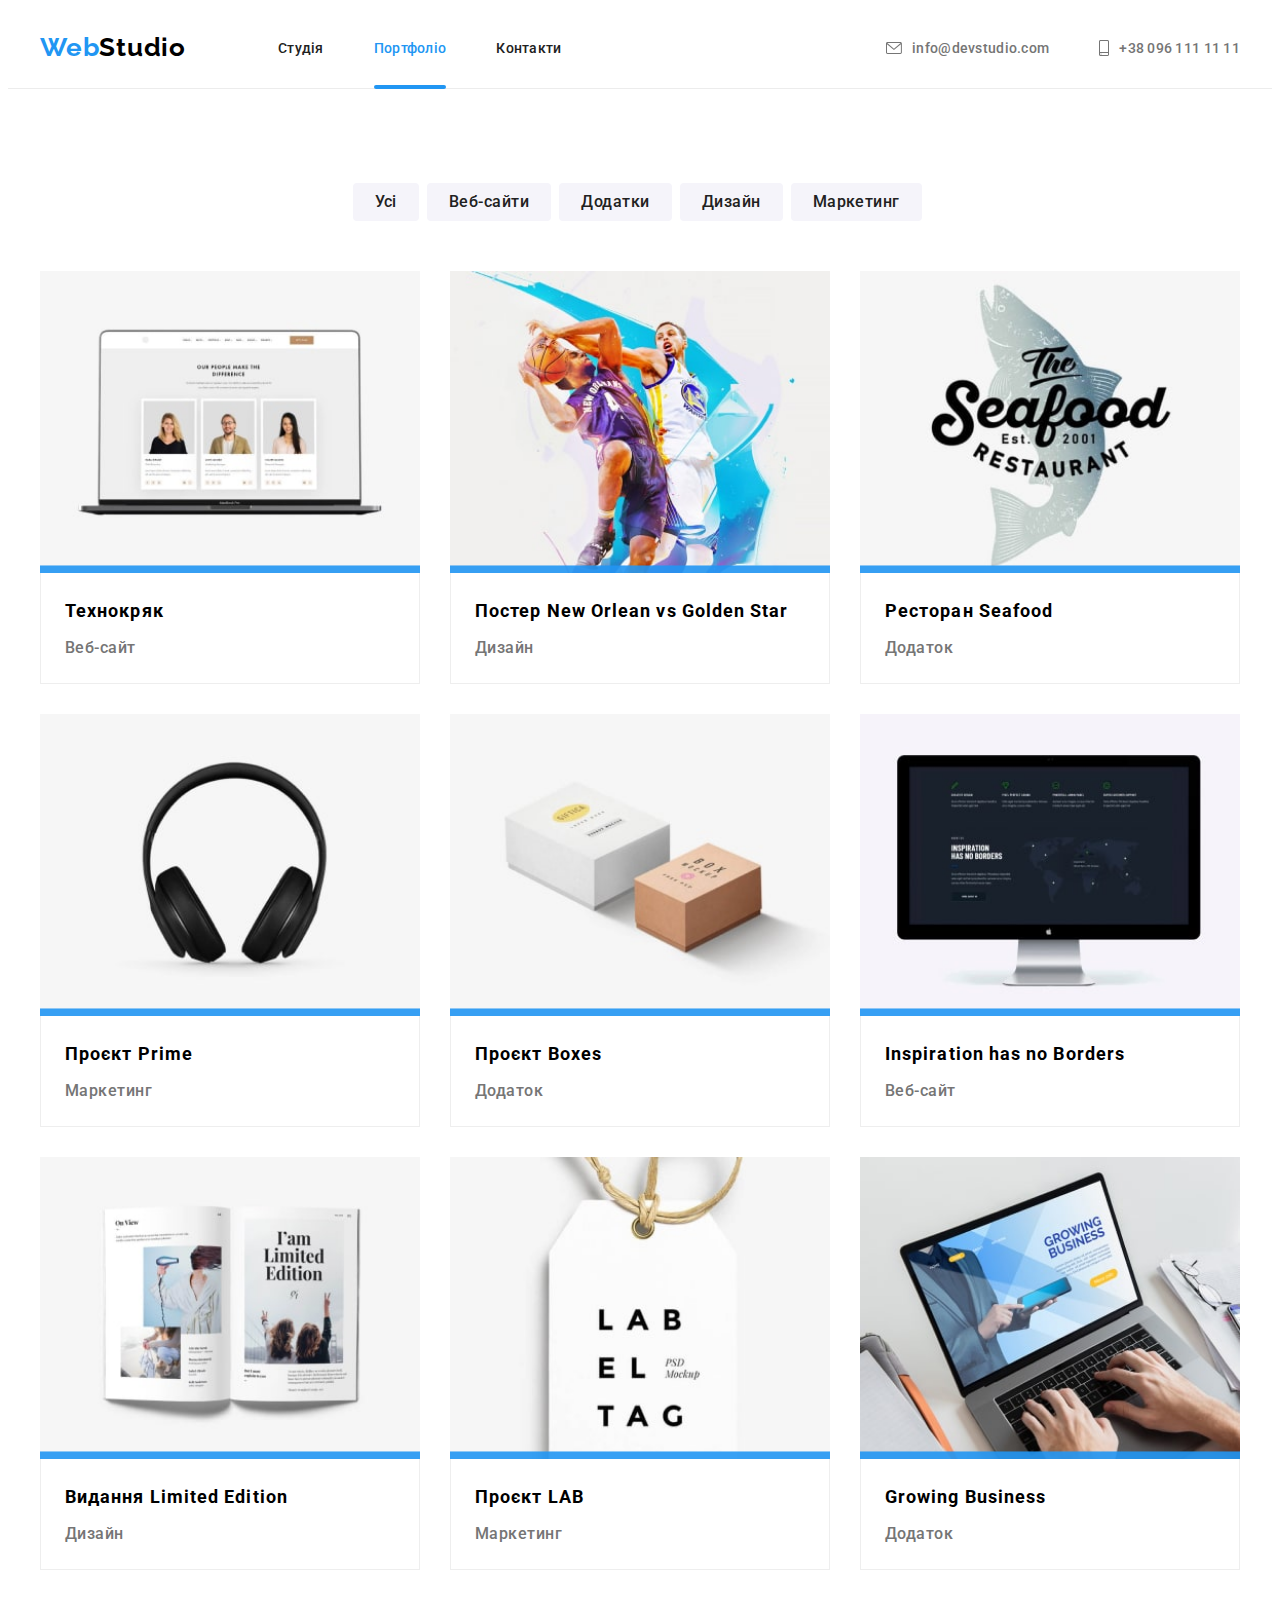
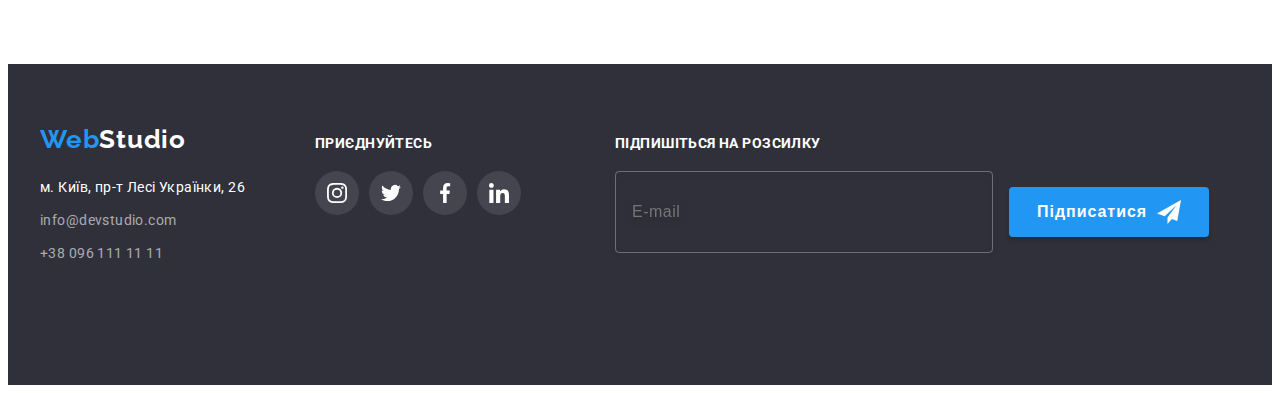
==== portfolio.html @ 6d86aeab "portfolio-picture" ====
<!DOCTYPE html>
<html lang="uk">
  <head>
    <meta charset="UTF-8" />
    <meta http-equiv="X-UA-Compatible" content="IE=edge" />
    <meta name="viewport" content="width=device-width, initial-scale=1.0" />
    <title>Web Studio</title>
    <link
      rel="stylesheet"
      href="https://cdnjs.cloudflare.com/ajax/libs/modern-normalize/1.1.0/modern-normalize.min.css"
      integrity="sha512-wpPYUAdjBVSE4KJnH1VR1HeZfpl1ub8YT/NKx4PuQ5NmX2tKuGu6U/JRp5y+Y8XG2tV+wKQpNHVUX03MfMFn9Q=="
      crossorigin="anonymous"
      referrerpolicy="no-referrer"
    />
    <link rel="preconnect" href="https://fonts.gstatic.com" crossorigin />
    <link
      href="https://fonts.googleapis.com/css2?family=Montserrat:wght@400;700&family=Raleway:wght@700&family=Roboto:wght@400;500;700;900&display=swap"
      rel="stylesheet"
    />
    <link
      rel="stylesheet"
      href="https://cdnjs.cloudflare.com/ajax/libs/animate.css/4.1.1/animate.min.css"
    />
    <link rel="stylesheet" href="./css/main.min.css" />
  </head>

  <body>
    <header class="header">
      <div class="container header__container">
        <nav class="navigation">
          <div class="logo">
            <a href="./index.html" class="logo__web navigation__logo"
              >Web<span class="logo__studio">Studio</span></a
            >
          </div>
          <ul class="list site-nav navigation__site-nav">
            <li class="site-nav__item">
              <a
                href="./index.html"
                class="link navigation__site-nav-link site-nav__link"
                >Студія</a
              >
            </li>
            <li class="site-nav__item">
              <a
                href="./portfolio.html"
                class="link navigation__site-nav-link site-nav__link site-nav__link--active"
                >Портфоліо</a
              >
            </li>
            <li class="site-nav__item">
              <a href="#" class="link navigation__site-nav-link site-nav__link"
                >Контакти</a
              >
            </li>
          </ul>
        </nav>
        <ul class="list contacts header__contacts">
          <li class="header__contacts-item contacts__item">
            <a href="mailto:info@devstudio.com" class="link contacts__contact"
              ><svg width="16px" height="12px" class="contacts__icon">
                <use href="./images/icons.svg#icon-envelope"></use></svg
              >info@devstudio.com</a
            >
          </li>
          <li class="header__contacts-item contacts__item">
            <a href="tel:+380961111111" class="link contacts__contact"
              ><svg width="10px" height="16px" class="contacts__icon">
                <use href="./images/icons.svg#icon-smartphone"></use></svg
              >+38 096 111 11 11</a
            >
          </li>
        </ul>
        <button type="button" class="menu-open">
          <svg width="24px" height="16px" class="menu-icon" data-menu-open>
            <use href="./images/icons.svg#icon-menu"></use>
          </svg>
        </button>
      </div>
      <div class="mob-menu is-hidden" data-menu>
        <div class="container">
          <div class="mob-menu-top">
            <button type="button" class="menu-close" data-menu-close>
              <svg width="19px" height="19px" class="menu-close-icon">
                <use href="./images/icons.svg#icon-menu-close"></use>
              </svg>
            </button>

            <ul class="list mob-menu-nav">
              <li class="menu-nav-item">
                <a href="./index.html" class="link mob-menu-nav-link">Студія</a>
              </li>
              <li class="menu-nav-item">
                <a href="./portfolio.html" class="link mob-menu-nav-link"
                  >Портфоліо</a
                >
              </li>
              <li class="menu-nav-item">
                <a href="#" class="link mob-menu-nav-link">Контакти</a>
              </li>
            </ul>
          </div>
          <div class="mob-menu-button">
            <ul class="list mob-contacts">
              <li class="mob-contacts-item">
                <a href="tel:+380961111111" class="link mob-contacts-tel"
                  >+38 096 111 11 11</a
                >
              </li>
              <li class="mob-contacts-item">
                <a
                  href="mailto:info@devstudio.com"
                  class="link mob-contacts-mail"
                  >info@devstudio.com</a
                >
              </li>
            </ul>
            <ul class="mob-soc-list list">
              <li class="mob-soc-item">
                <a
                  href=""
                  class="mob-soc-link link"
                  target="_blank"
                  rel="noopener noreferrer nofollow"
                >
                  Instagram</a
                >
              </li>
              <li class="mob-soc-item">
                <a
                  href=""
                  class="mob-soc-link link"
                  target="_blank"
                  rel="noopener noreferrer nofollow"
                  >Twitter</a
                >
              </li>
              <li class="mob-soc-item">
                <a
                  href=""
                  class="mob-soc-link link"
                  target="_blank"
                  rel="noopener noreferrer nofollow"
                  >Facebook</a
                >
              </li>
              <li class="mob-soc-item">
                <a
                  href=""
                  class="mob-soc-link link"
                  target="_blank"
                  rel="noopener noreferrer nofollow"
                  >Linkedin</a
                >
              </li>
            </ul>
          </div>
        </div>
      </div>
    </header>

    <main>
      <section class="our-works-section">
        <div class="container">
          <h1 class="invisible">Наші роботи</h1>
          <ul class="our-works list">
            <li class="our-works-item">
              <button type="button" class="our-works-button">Усі</button>
            </li>
            <li class="our-works-item">
              <button type="button" class="our-works-button">Веб-сайти</button>
            </li>
            <li class="our-works-item">
              <button type="button" class="our-works-button">Додатки</button>
            </li>
            <li class="our-works-item">
              <button type="button" class="our-works-button">Дизайн</button>
            </li>
            <li class="our-works-item">
              <button type="button" class="our-works-button">Маркетинг</button>
            </li>
          </ul>
          <ul class="example list">
            <li class="example-item">
              <a class="example-link link" href="./index.html">
                <div class="example-top-wrap">
                  <picture>
                    <source
                      srcset="
                        ./images/portfolio-images/31.jpg    1x,
                        ./images/portfolio-images/31-2x.jpg 2x
                      "
                      media="(min-width: 1200px)"
                    />
                    <source
                      srcset="
                        ./images/portfolio-images/31-table.jpg    1x,
                        ./images/portfolio-images/31-table-2x.jpg 2x
                      "
                      media="(min-width: 768px)"
                    />
                    <source srcset="./images/portfolio-images/31-mobile.jpg 1x,
                    /images/portfolio-images/31-mobile-2x.jpg 2x
                    media="(max-width: 767px)"/>
                  </picture>
                  <img
                    src="./images/portfolio-images/31.jpg"
                    alt="фото сайту технокряк"
                    width="450"
                    height="294"
                  />
                  <p class="example-top-text">
                    Ресурс пропонує комплексні пропозиції з різним рівнем
                    функціоналу та сервісів. Все це дозволить відвідувачу
                    отримати вичерпні відомості про компанію чи приватну особу.
                  </p>
                </div>
                <div class="example-text">
                  <h2 class="example-name">Технокряк</h2>
                  <p class="example-descr">Веб-сайт</p>
                </div>
              </a>
            </li>
            <li class="example-item">
              <a href="./index.html" class="example-link link">
                <div class="example-top-wrap">
                  <picture>
                    <source
                      srcset="
                        ./images/portfolio-images/32.jpg    1x,
                        ./images/portfolio-images/32-2x.jpg 2x
                      "
                      media="(min-width: 1200px)"
                    />
                    <source
                      srcset="
                        ./images/portfolio-images/32-table.jpg    1x,
                        ./images/portfolio-images/32-table-2x.jpg 2x
                      "
                      media="(min-width: 768px)"
                    />
                    <source srcset="./images/portfolio-images/32-mobile.jpg 1x,
                    /images/portfolio-images/32-mobile-2x.jpg 2x
                    media="(max-width: 767px)"/>
                  </picture>
                  <img
                    src="./images/portfolio-images/32.jpg"
                    alt="Постер New Orlean vs Golden Star"
                    width="450"
                    height="294"
                  />
                  <p class="example-top-text">
                    Ресурс пропонує комплексні пропозиції з різним рівнем
                    функціоналу та сервісів. Все це дозволить відвідувачу
                    отримати вичерпні відомості про компанію чи приватну особу.
                  </p>
                </div>
                <div class="example-text">
                  <h2 class="example-name">Постер New Orlean vs Golden Star</h2>
                  <p class="example-descr">Дизайн</p>
                </div></a
              >
            </li>
            <li class="example-item">
              <a href="./index.html" class="example-link link">
                <div class="example-top-wrap">
                  <picture>
                    <source
                      srcset="
                        ./images/portfolio-images/33.jpg    1x,
                        ./images/portfolio-images/33-2x.jpg 2x
                      "
                      media="(min-width: 1200px)"
                    />
                    <source
                      srcset="
                        ./images/portfolio-images/33-table.jpg    1x,
                        ./images/portfolio-images/33-table-2x.jpg 2x
                      "
                      media="(min-width: 768px)"
                    />
                    <source srcset="./images/portfolio-images/33-mobile.jpg 1x,
                    /images/portfolio-images/33-mobile-2x.jpg 2x
                    media="(max-width: 767px)"/>
                  </picture>
                  <img
                    src="./images/portfolio-images/33.jpg"
                    alt="Ресторан Seafood"
                    width="450"
                    height="294"
                  />
                  <p class="example-top-text">
                    Ресурс пропонує комплексні пропозиції з різним рівнем
                    функціоналу та сервісів. Все це дозволить відвідувачу
                    отримати вичерпні відомості про компанію чи приватну особу.
                  </p>
                </div>
                <div class="example-text">
                  <h2 class="example-name">Ресторан Seafood</h2>
                  <p class="example-descr">Додаток</p>
                </div></a
              >
            </li>
            <li class="example-item">
              <a href="./index.html" class="example-link link">
                <div class="example-top-wrap">
                  <picture>
                    <source
                      srcset="
                        ./images/portfolio-images/34.jpg    1x,
                        ./images/portfolio-images/34-2x.jpg 2x
                      "
                      media="(min-width: 1200px)"
                    />
                    <source
                      srcset="
                        ./images/portfolio-images/34-table.jpg    1x,
                        ./images/portfolio-images/34-table-2x.jpg 2x
                      "
                      media="(min-width: 768px)"
                    />
                    <source srcset="./images/portfolio-images/34-mobile.jpg 1x,
                    /images/portfolio-images/34-mobile-2x.jpg 2x
                    media="(max-width: 767px)"/>
                  </picture>
                  <img
                    src="./images/portfolio-images/34.jpg"
                    alt="Проєкт Prime"
                    width="450"
                    height="294"
                  />
                  <p class="example-top-text">
                    Ресурс пропонує комплексні пропозиції з різним рівнем
                    функціоналу та сервісів. Все це дозволить відвідувачу
                    отримати вичерпні відомості про компанію чи приватну особу.
                  </p>
                </div>
                <div class="example-text">
                  <h2 class="example-name">Проєкт Prime</h2>
                  <p class="example-descr">Маркетинг</p>
                </div></a
              >
            </li>
            <li class="example-item">
              <a href="./index.html" class="example-link link">
                <div class="example-top-wrap">
                  <picture>
                    <source
                      srcset="
                        ./images/portfolio-images/35.jpg    1x,
                        ./images/portfolio-images/35-2x.jpg 2x
                      "
                      media="(min-width: 1200px)"
                    />
                    <source
                      srcset="
                        ./images/portfolio-images/35-table.jpg    1x,
                        ./images/portfolio-images/35-table-2x.jpg 2x
                      "
                      media="(min-width: 768px)"
                    />
                    <source srcset="./images/portfolio-images/35-mobile.jpg 1x,
                    /images/portfolio-images/35-mobile-2x.jpg 2x
                    media="(max-width: 767px)"/>
                  </picture>
                  <img
                    src="./images/portfolio-images/35.jpg"
                    alt="Проєкт Boxes"
                    width="450"
                    height="294"
                  />
                  <p class="example-top-text">
                    Ресурс пропонує комплексні пропозиції з різним рівнем
                    функціоналу та сервісів. Все це дозволить відвідувачу
                    отримати вичерпні відомості про компанію чи приватну особу.
                  </p>
                </div>
                <div class="example-text">
                  <h2 class="example-name">Проєкт Boxes</h2>
                  <p class="example-descr">Додаток</p>
                </div></a
              >
            </li>
            <li class="example-item">
              <a href="./index.html" class="example-link link">
                <div class="example-top-wrap">
                  <picture>
                    <source
                      srcset="
                        ./images/portfolio-images/36.jpg    1x,
                        ./images/portfolio-images/36-2x.jpg 2x
                      "
                      media="(min-width: 1200px)"
                    />
                    <source
                      srcset="
                        ./images/portfolio-images/36-table.jpg    1x,
                        ./images/portfolio-images/36-table-2x.jpg 2x
                      "
                      media="(min-width: 768px)"
                    />
                    <source srcset="./images/portfolio-images/36-mobile.jpg 1x,
                    /images/portfolio-images/36-mobile-2x.jpg 2x
                    media="(max-width: 767px)"/>
                  </picture>
                  <img
                    src="./images/portfolio-images/36.jpg"
                    alt="Фото сайту Inspiration has no Borders"
                    width="450"
                    height="294"
                  />
                  <p class="example-top-text">
                    Ресурс пропонує комплексні пропозиції з різним рівнем
                    функціоналу та сервісів. Все це дозволить відвідувачу
                    отримати вичерпні відомості про компанію чи приватну особу.
                  </p>
                </div>
                <div class="example-text">
                  <h2 class="example-name">Inspiration has no Borders</h2>
                  <p class="example-descr">Веб-сайт</p>
                </div></a
              >
            </li>
            <li class="example-item">
              <a href="./index.html" class="example-link link">
                <div class="example-top-wrap">
                  <picture>
                    <source
                      srcset="
                        ./images/portfolio-images/37.jpg    1x,
                        ./images/portfolio-images/37-2x.jpg 2x
                      "
                      media="(min-width: 1200px)"
                    />
                    <source
                      srcset="
                        ./images/portfolio-images/37-table.jpg    1x,
                        ./images/portfolio-images/37-table-2x.jpg 2x
                      "
                      media="(min-width: 768px)"
                    />
                    <source srcset="./images/portfolio-images/37-mobile.jpg 1x,
                    /images/portfolio-images/37-mobile-2x.jpg 2x
                    media="(max-width: 767px)"/>
                  </picture>
                  <img
                    src="/images/portfolio-images/37.jpg"
                    alt="Видання Limited Edition"
                    width="450"
                    height="294"
                  />

                  <p class="example-top-text">
                    Ресурс пропонує комплексні пропозиції з різним рівнем
                    функціоналу та сервісів. Все це дозволить відвідувачу
                    отримати вичерпні відомості про компанію чи приватну особу.
                  </p>
                </div>
                <div class="example-text">
                  <h2 class="example-name">Видання Limited Edition</h2>
                  <p class="example-descr">Дизайн</p>
                </div></a
              >
            </li>
            <li class="example-item">
              <a href="./index.html" class="example-link link">
                <div class="example-top-wrap">
                  <picture>
                    <source
                      srcset="
                        ./images/portfolio-images/38.jpg    1x,
                        ./images/portfolio-images/38-2x.jpg 2x
                      "
                      media="(min-width: 1200px)"
                    />
                    <source
                      srcset="
                        ./images/portfolio-images/38-table.jpg    1x,
                        ./images/portfolio-images/38-table-2x.jpg 2x
                      "
                      media="(min-width: 768px)"
                    />
                    <source srcset="./images/portfolio-images/38-mobile.jpg 1x,
                    /images/portfolio-images/38-mobile-2x.jpg 2x
                    media="(max-width: 767px)"/>
                  </picture>
                  <img
                    src="./images/portfolio-images/38.jpg"
                    alt="Проєкт LAB"
                    width="450"
                    height="294"
                  />
                  <p class="example-top-text">
                    Ресурс пропонує комплексні пропозиції з різним рівнем
                    функціоналу та сервісів. Все це дозволить відвідувачу
                    отримати вичерпні відомості про компанію чи приватну особу.
                  </p>
                </div>
                <div class="example-text">
                  <h2 class="example-name">Проєкт LAB</h2>
                  <p class="example-descr">Маркетинг</p>
                </div></a
              >
            </li>
            <li class="example-item">
              <a href="./index.html" class="example-link link">
                <div class="example-top-wrap">
                  <picture>
                    <source
                      srcset="
                        ./images/portfolio-images/39.jpg    1x,
                        ./images/portfolio-images/39-2x.jpg 2x
                      "
                      media="(min-width: 1200px)"
                    />
                    <source
                      srcset="
                        ./images/portfolio-images/39-table.jpg    1x,
                        ./images/portfolio-images/39-table-2x.jpg 2x
                      "
                      media="(min-width: 768px)"
                    />
                    <source srcset="./images/portfolio-images/39-mobile.jpg 1x,
                    /images/portfolio-images/39-mobile-2x.jpg 2x
                    media="(max-width: 767px)"/>
                  </picture>
                  <img
                    src="./images/portfolio-images/39.jpg"
                    alt="Додаток Growing Business"
                    width="450"
                    height="294"
                  />
                  <p class="example-top-text">
                    Ресурс пропонує комплексні пропозиції з різним рівнем
                    функціоналу та сервісів. Все це дозволить відвідувачу
                    отримати вичерпні відомості про компанію чи приватну особу.
                  </p>
                </div>
                <div class="example-text">
                  <h2 class="example-name">Growing Business</h2>
                  <p class="example-descr">Додаток</p>
                </div></a
              >
            </li>
          </ul>
        </div>
      </section>
    </main>

    <footer class="footer">
      <div class="footer-main container">
        <div class="footer-tablet">
          <div class="footer-contacts">
            <div class="logo">
              <a href="/index.html" class="logo__web footer__logo"
                >Web<span class="logo__studio--footer">Studio</span></a
              >
            </div>
            <address class="footer-cont">
              <ul class="footer-list list">
                <li class="footer-item">
                  <a
                    href="https://goo.gl/maps/CPtrU1FHBa2aNyZL9"
                    target="_blank"
                    rel="noopener noreferrer nofollow"
                    class="adress"
                    >м. Київ, пр-т Лесі Українки, 26</a
                  >
                </li>
                <li class="footer-item">
                  <a href="mailto:info@devstudio.com" class="adress contact"
                    >info@devstudio.com</a
                  >
                </li>
                <li class="footer-item">
                  <a href="tel:+380961111111" class="contact"
                    >+38 096 111 11 11</a
                  >
                </li>
              </ul>
            </address>
          </div>
          <div class="footer-soc">
            <p class="footer-soc-title">Приєднуйтесь</p>
            <ul class="footer-soc-list list">
              <li class="footer-soc-item">
                <a
                  href=""
                  class="footer-soc-link link"
                  target="_blank"
                  rel="noopener noreferrer nofollow"
                >
                  <svg class="footer-soc-icon" width="20" height="20">
                    <use href="./images/icons.svg#icon-instagram"></use></svg
                ></a>
              </li>
              <li class="footer-soc-item">
                <a
                  href=""
                  class="footer-soc-link link"
                  target="_blank"
                  rel="noopener noreferrer nofollow"
                  ><svg class="footer-soc-icon" width="20" height="20">
                    <use href="./images/icons.svg#icon-twitter"></use></svg
                ></a>
              </li>
              <li class="footer-soc-item">
                <a
                  href=""
                  class="footer-soc-link link"
                  target="_blank"
                  rel="noopener noreferrer nofollow"
                  ><svg class="footer-soc-icon" width="20" height="20">
                    <use href="./images/icons.svg#icon-facebook"></use></svg
                ></a>
              </li>
              <li class="footer-soc-item">
                <a
                  href=""
                  class="footer-soc-link link"
                  target="_blank"
                  rel="noopener noreferrer nofollow"
                  ><svg class="footer-soc-icon" width="20" height="20">
                    <use href="./images/icons.svg#icon-linkedin"></use></svg
                ></a>
              </li>
            </ul>
          </div>
        </div>
        <div class="footer-subs">
          <p class="footer-soc-title">Підпишіться на розсилку</p>
          <form name="subscribe">
            <label for="subscribe-email"></label>
            <input
              type="email"
              name="user-subs"
              class="modal-subs"
              placeholder="E-mail"
              required
              id="subscribe-email"
            />
            <button type="submit" class="footer-button">
              Підписатися<svg class="footer-telegram" width="24" height="24">
                <use href="./images/icons.svg#icon-send"></use>
              </svg>
            </button>
          </form>
        </div>
      </div>
    </footer>
    <script src="./js/menu.js"></script>
  </body>
</html>
---- css/main.min.css ----
:root{--primary-text-color: #757575;--secondary-text-color: #212121;--white-color: #ffffff;--black-color: #000000;--background-our-team: #f5f4fa;--background-hero-footer: #2f303a;--accent-color: #2196f3;--footer-contacts: rgba(255, 255, 255, 0.6);--icon-color: #afb1b8;--portfolio-works: #eeeeee;--us-distance: 94px;--transition-root-duration: 250ms;--transition-root-timing: cubic-bezier(0.4, 0, 0.2, 1);--hero-gradient: linear-gradient( rgba(47, 48, 58, 0.4), rgba(47, 48, 58, 0.4) )}.invisible{position:absolute;white-space:nowrap;width:1px;height:1px;overflow:hidden;border:0;padding:0;clip:rect(0 0 0 0);-webkit-clip-path:inset(50%);clip-path:inset(50%);margin:-1px}p,h1,h2,h3,h4,h5,h6{margin:0}ul,ol{margin:0;padding-left:0}button{cursor:pointer}address{font-style:normal}img{display:block;max-width:100%;height:auto}body{background-color:var(--white-color);color:var(--primary-text-color);font-family:"Roboto",sans-serif}.list{list-style:none}.link{text-decoration:none;font-weight:500;font-size:14px;line-height:1.1428571429;letter-spacing:.02em}.link{color:var(--secondary-text-color)}.contacts__contact,.menu-close,.menu-open,.modal,.backdrop,.button{transition-duration:var(--transition-root-duration);transition-timing-function:var(--transition-root-timing)}.footer-telegram,.modal-input-icon{transform:translateY(-50%);top:50%}.is-hidden{opacity:0;visibility:hidden;pointer-events:none}.container{width:100%;padding-left:15px;padding-right:15px;margin:0 auto}@media screen and (min-width: 480px){.container{max-width:480px}}@media screen and (min-width: 768px){.container{max-width:768px}}@media screen and (min-width: 1200px){.container{max-width:1200px}}.button{font-family:inherit;font-weight:700;font-size:16px;line-height:1.875;letter-spacing:.06em;color:var(--white-color);background:var(--accent-color);box-shadow:0px 4px 4px rgba(0,0,0,.15);border:none;border-radius:4px;cursor:pointer;min-width:216px;transition-property:background-color}.button:hover,.button:focus{background-color:#188ce8}.section-tittle{text-align:center;font-weight:700;font-size:36px;line-height:1.1666666667;letter-spacing:.03em;color:var(--black-color)}.backdrop{width:100%;height:100%;background:rgba(0,0,0,.2);position:fixed;top:0;transition-property:opacity,visibility}.modal{width:450px;min-height:581px;background-color:var(--white-color);border-radius:4px;position:absolute;top:50%;left:50%;padding:40px;transform:translate(-50%, -50%) rotate(0);transition-property:transform,border-radius}@media screen and (min-width: 768px){.modal{width:450px}}@media screen and (min-width: 1200px){.modal{width:528px}}.backdrop.is-hidden .modal{transform:translate(-50%, -50%) scale(2.5);border-radius:50%}.modal-close{width:30px;height:30px;background-color:rgba(0,0,0,0);border:1px solid rgba(0,0,0,.1);border-radius:50%;position:absolute;right:8px;top:8px;display:flex;align-items:center;justify-content:center;cursor:pointer}.modal-close-icon:hover,.modal-close-icon:focus{fill:var(--accent-color)}.modal-tittle{font-weight:700;font-size:20px;line-height:1.15;text-align:center;letter-spacing:.03em;color:var(--secondary-text-color);margin-bottom:12px}.modal-field{margin-bottom:10px}.input-wrap{position:relative}.modal-input{width:100%;height:40px;border:1px solid rgba(33,33,33,.2);border-radius:4px;padding-left:30px;outline:rgba(0,0,0,0)}.modal-input:focus{border-color:var(--accent-color)}.modal-input:hover{cursor:pointer}.modal-input:not(:focus):not(:-moz-placeholder-shown):valid{background-color:rgba(0,128,0,.373)}.modal-input:not(:focus):not(:-ms-input-placeholder):valid{background-color:rgba(0,128,0,.373)}.modal-input:not(:focus):not(:placeholder-shown):valid{background-color:rgba(0,128,0,.373)}.modal-input:not(:focus):not(:-moz-placeholder-shown):invalid{background-color:rgba(128,32,0,.373)}.modal-input:not(:focus):not(:-ms-input-placeholder):invalid{background-color:rgba(128,32,0,.373)}.modal-input:not(:focus):not(:placeholder-shown):invalid{background-color:rgba(128,32,0,.373)}.modal-input::-moz-placeholder{color:var(--accent-color);font-size:12px;line-height:1.1666666667;letter-spacing:.01em;color:rgba(117,117,117,.5)}.modal-input:-ms-input-placeholder{color:var(--accent-color);font-size:12px;line-height:1.1666666667;letter-spacing:.01em;color:rgba(117,117,117,.5)}.modal-input::placeholder{color:var(--accent-color);font-size:12px;line-height:1.1666666667;letter-spacing:.01em;color:rgba(117,117,117,.5)}.modal-text{width:100%;height:120px;border:1px solid rgba(33,33,33,.2);border-radius:5px;padding:16px 12px;resize:none;border:1px solid rgba(33,33,33,.2);border-radius:4px}.modal-text:focus{outline-color:var(--accent-color);fill:var(--accent-color)}.modal-text:hover{cursor:pointer}.modal-text::-moz-placeholder{font-size:12px;line-height:1.1666666667;letter-spacing:.01em;color:rgba(117,117,117,.5)}.modal-text:-ms-input-placeholder{font-size:12px;line-height:1.1666666667;letter-spacing:.01em;color:rgba(117,117,117,.5)}.modal-text::placeholder{font-size:12px;line-height:1.1666666667;letter-spacing:.01em;color:rgba(117,117,117,.5)}.input-label{font-size:12px;line-height:1.1666666667;color:var(--primary-text-color);margin-bottom:4px}.modal-input-icon{position:absolute;left:8px}.modal-input:focus+.modal-input-icon{fill:var(--accent-color)}.modal-comment{margin-bottom:20px;font-size:12px;line-height:1.1666666667;letter-spacing:.01em;font-size:12px;line-height:1.1666666667;letter-spacing:.01em}.modal-button{font-family:inherit;font-weight:700;font-size:16px;line-height:1.875;letter-spacing:.06em;display:flex;display:block;align-items:center;text-align:center;color:var(--white-color);background:var(--accent-color);box-shadow:0px 4px 4px rgba(0,0,0,.15);border:none;border-radius:4px;cursor:pointer;min-width:200px;padding:10px 52px;margin:0 auto;transition-property:background-color;transition-duration:var(--transition-root-duration);transition-timing-function:var(--transition-root-timing)}.modal-button:hover,.modal-button:focus{background-color:#188ce8}.checkbox-input{position:absolute;white-space:nowrap;width:1px;height:1px;overflow:hidden;border:0;padding:0;clip:rect(0 0 0 0);-webkit-clip-path:inset(50%);clip-path:inset(50%);margin:-1px}.checkbox-label{display:flex;align-items:center;justify-content:center;margin-bottom:30px;cursor:pointer}.checkbox-icon{display:inline-block;width:16px;height:15px;border:2px solid var(--secondary-text-color);border-radius:2px;fill:rgba(0,0,0,0)}.checkbox-input:checked+.checkbox-icon{background-color:var(--accent-color);border-color:var(--accent-color);background-origin:border-box;fill:var(--white-color);background-size:cover;border:0px;transition-property:background-color;transition-duration:var(--transition-root-duration);transition-timing-function:var(--transition-root-timing)}.checkbox-text{margin-left:9px;font-size:14px;line-height:1.71;letter-spacing:.03em;color:var(--primary-text-color)}.checkbox-ok{font-size:14px;line-height:1.71;letter-spacing:.03em;-webkit-text-decoration-line:underline;text-decoration-line:underline;color:var(--accent-color)}.logo__web,.logo__studio{text-decoration:none;font-family:"Raleway";font-style:normal;font-weight:700;font-size:26px;line-height:1.1923076923;letter-spacing:.03em}.logo__web{color:var(--accent-color)}.navigation__logo{display:flex;padding-top:16px;padding-bottom:16px}@media screen and (min-width: 768px){.navigation__logo{padding-top:26px;padding-bottom:26px}}@media screen and (min-width: 1200px){.navigation__logo{padding-top:24px;padding-bottom:25px}}.logo__studio{color:var(--black-color)}.logo__studio--footer{color:var(--white-color)}.footer__logo{display:block;text-align:center;padding:0;margin-bottom:20px}@media screen and (min-width: 768px){.footer__logo{text-align:center;padding:0;margin-bottom:20px}}@media screen and (min-width: 1200px){.footer__logo{display:flex;text-align:left;padding:0;margin-bottom:20px}}.header{border-bottom:1px solid #ececec}.header__container{display:flex;align-items:center;justify-content:space-between}.navigation{display:flex;align-items:center}.navigation__site-nav{display:none;margin-left:93px}@media screen and (min-width: 768px){.navigation__site-nav{display:flex;margin-left:87px}}@media screen and (min-width: 1200px){.navigation__site-nav{display:flex;margin-left:92px}}.navigation__site-nav-link{display:block;padding-top:32px;padding-bottom:32px}.site-nav__link{transition-property:color;transition-duration:var(--transition-root-duration);transition-timing-function:var(--transition-root-timing)}.site-nav__link:hover,.site-nav__link:focus{color:var(--accent-color)}.site-nav__item{position:relative}.site-nav__item:not(:last-child){margin-right:50px}.site-nav__link--active{color:var(--accent-color)}.site-nav__link--active::after{content:"";position:absolute;width:100%;height:4px;left:0;bottom:-1px;background:var(--accent-color);border-radius:2px}.header__contacts{margin-left:auto;display:none;align-items:center}@media screen and (min-width: 768px){.header__contacts{display:block}}@media screen and (min-width: 1200px){.header__contacts{margin-left:auto;display:flex;align-items:center}}.header__contacts-item{align-items:center}@media screen and (min-width: 768px){.header__contacts-item:not(:last-child){margin-bottom:10px}}@media screen and (min-width: 1200px){.header__contacts-item:not(:last-child){margin-bottom:0;margin-right:50px}}.menu-open{width:40px;height:40px;border:none;margin-left:auto;fill:#000;background-color:rgba(0,0,0,0);align-items:center;justify-content:center;cursor:pointer}@media screen and (min-width: 768px){.menu-open{display:none}}@media screen and (min-width: 1200px){.menu-open{display:none}}.menu-icon{align-items:center;justify-content:center}.menu-icon:hover,.menu-icon:focus{background-color:#2196f3;fill:var(--white-color)}.mob-menu{width:100vw;height:100vh;top:0;position:fixed;z-index:1;background-color:#fff;padding:48px 40px}.mob-menu>.container{height:100%;display:flex;flex-direction:column;justify-content:space-between;overflow:auto}.menu-close{position:absolute;right:15px;top:10px}.menu-close{width:40px;height:40px;border:none;margin-left:auto;fill:#000;background-color:rgba(0,0,0,0);align-items:center;justify-content:center;cursor:pointer}.menu-close .menu-close-icon{align-items:center;justify-content:center}.menu-close .menu-close-icon:hover,.menu-close .menu-close-icon:focus{fill:var(--accent-color)}.mob-menu-nav{margin-bottom:10px}.menu-nav-item:not(:last-child){margin-bottom:32px}.mob-menu-nav-link{font-weight:500;font-size:8.3vw;line-height:1.175;letter-spacing:.02em;color:var(--secondary-text-color)}.mob-contacts{margin-bottom:64px}.mob-contacts-item:not(:last-child){margin-bottom:32px}.mob-contacts-tel{font-weight:500;font-size:7.1vw;line-height:1.1764705882;letter-spacing:.02em;color:var(--accent-color)}.mob-contacts-mail{font-weight:500;font-size:5vw;line-height:1.1666666667;letter-spacing:.02em;color:var(--primary-text-color)}.mob-soc-list{display:flex}.mob-soc-item:not(:last-child){border-right:1px solid rgba(33,33,33,.2);padding-right:10px;margin-right:10px}.mob-soc-link{font-weight:500;font-size:3.75vw;line-height:1.2222222222;letter-spacing:.02em;color:var(--accent-color)}.contacts__contact{color:var(--primary-text-color);transition-property:color}.contacts__contact:hover,.contacts__contact:focus{color:var(--accent-color)}.contacts__icon{fill:currentColor;margin-right:10px}@media screen and (min-width: 1200px){.contacts__item .contacts__contact{display:flex;align-items:center;padding:32px 0px}}.hero{background-color:var(--background-hero-footer);margin-left:auto;margin-right:auto;background-image:var(--hero-gradient),url(../images/hero-bg/hero-bg-mobile.jpg);background-repeat:no-repeat;background-position:center;background-size:cover;max-width:480px;height:400px;padding-top:118px;padding-bottom:118px}@media(min-device-pixel-ratio: 2),(-webkit-min-device-pixel-ratio: 2),(min-resolution: 192dpi),(min-resolution: 2dppx){.hero{background-image:var(--hero-gradient),url(../images/hero-bg/hero-bg-mobile-2x.jpg)}}@media screen and (min-width: 481px)and (max-width: 768px){.hero{background-image:var(--hero-gradient),url(../images/hero-bg/hero-bg-tablet.jpg);min-width:481px;max-width:768px;height:400px;padding-top:118px;padding-bottom:118px}}@media screen and (min-width: 481px)and (max-width: 768px)and (min-device-pixel-ratio: 2),screen and (min-width: 481px)and (max-width: 768px)and (-webkit-min-device-pixel-ratio: 2),screen and (min-width: 481px)and (max-width: 768px)and (min-resolution: 192dpi),screen and (min-width: 481px)and (max-width: 768px)and (min-resolution: 2dppx){.hero{background-image:var(--hero-gradient),url(../images/hero-bg/hero-bg-tablet-2x.jpg)}}@media screen and (min-width: 769px){.hero{background-image:var(--hero-gradient),url(../images/hero-bg/hero-bg-desktop.jpg);min-width:769px;max-width:1600px;height:600px;padding-top:200px;padding-bottom:200px}}@media screen and (min-width: 769px)and (min-device-pixel-ratio: 2),screen and (min-width: 769px)and (-webkit-min-device-pixel-ratio: 2),screen and (min-width: 769px)and (min-resolution: 192dpi),screen and (min-width: 769px)and (min-resolution: 2dppx){.hero{background-image:var(--hero-gradient),url(../images/hero-bg/hero-bg-desktop-2x.jpg)}}.hero__tittle{margin-left:auto;margin-right:auto;margin-bottom:30px;text-transform:uppercase;text-align:center;color:var(--white-color);font-weight:900;font-size:5.41vw;line-height:1.6153846154;letter-spacing:.06em}@media screen and (min-width: 480px){.hero__tittle{max-width:360px;font-weight:900;font-size:26px;line-height:1.6153846154;letter-spacing:.06em}}@media screen and (min-width: 768px){.hero__tittle{max-width:550px;font-weight:900;font-size:3.39vw;line-height:1.6153846154;letter-spacing:.06em}}@media screen and (min-width: 1200px){.hero__tittle{max-width:696px;font-weight:900;font-size:44px;line-height:1.3636363636;letter-spacing:.06em}}.hero__button{display:flex;align-items:center;text-align:center;padding:10px 24px;margin:0 auto}.features{padding:60px 0}@media screen and (min-width: 1200px){.features{padding:var(--us-distance) 0}}.features__item{list-style:none;height:248px;width:calc((100% - 0px)/1)}@media screen and (min-width: 768px){.features__item{width:calc((100% - 30px)/2)}}@media screen and (min-width: 1200px){.features__item{width:calc((100% - 90px)/4)}}.features__list{display:flex;flex-wrap:wrap}@media screen and (min-width: 768px){.features__list{gap:30px}}@media screen and (min-width: 1200px){.features__list{gap:30px}}.features__tittle{font-weight:700;font-size:14px;line-height:1.1428571429;letter-spacing:.03em;text-transform:uppercase;color:var(--black-color);margin-bottom:10px;text-align:center}@media screen and (min-width: 768px){.features__tittle{text-align:left}}@media screen and (min-width: 1200px){.features__tittle{text-align:left}}.features__list-container{display:flex;background-color:var(--background-our-team);height:120px;justify-content:center;align-items:center;border-radius:4px;margin-bottom:30px}.features__text{font-size:14px;line-height:1.7142857143;letter-spacing:.03em;color:var(--primary-text-color)}.our-work{padding-bottom:var(--us-distance) 15px}@media screen and (max-width: 1199px){.our-work{position:absolute;white-space:nowrap;width:1px;height:1px;overflow:hidden;border:0;padding:0;clip:rect(0 0 0 0);-webkit-clip-path:inset(50%);clip-path:inset(50%);margin:-1px}}.our-work-head{margin-bottom:50px}.our-work-item{width:calc((100% - 60px)/3);position:relative}.our-work-list{display:flex;gap:30px}.our-work-second{position:absolute;bottom:0;left:0;width:370px;height:70px;text-align:center;font-size:14px;line-height:1.1428571429;letter-spacing:.03em;text-transform:uppercase;display:flex;align-items:center;justify-content:center;color:var(--white-color);background-color:rgba(47,48,58,.8)}.team{padding:60px 0}@media screen and (min-width: 1200px){.team{padding:var(--us-distance) 0}}.section.team{background-color:var(--background-our-team)}.section.team p,.section.team h3{text-align:center;font-size:16px;line-height:1.1875;letter-spacing:.03em}.section.team h3{font-weight:500;color:var(--secondary-text-color);margin-bottom:10px}.section.team p{color:var(--primary-text-color);margin-bottom:16px}.section.team li{background-color:var(--white-color)}.our-team{margin-bottom:50px}.our-team-item{box-shadow:0px 1px 3px rgba(0,0,0,.12),0px 1px 1px rgba(0,0,0,.14),0px 2px 1px rgba(0,0,0,.2);border-radius:0px 0px 4px 4px;width:100%}@media screen and (min-width: 768px){.our-team-item{flex-basis:calc((100% - 30px)/2)}}@media screen and (min-width: 1200px){.our-team-item{flex-basis:calc((100% - 90px)/4)}}.our-team-personal{padding:30px}.our-team-list{display:flex;flex-wrap:wrap}@media screen and (min-width: 768px){.our-team-list{gap:30px}}@media screen and (min-width: 1200px){.our-team-list{gap:30px}}.team-soc-list{display:flex;justify-content:center;gap:10px}.team-soc-item{width:44px;height:44px}.team-soc-link{width:100%;height:100%;border-radius:50%;display:flex;align-items:center;justify-content:center;fill:#afb1b8;transition-property:background-color,fill;transition-duration:var(--transition-root-duration);transition-timing-function:var(--transition-root-timing)}.team-soc-link:hover,.team-soc-link:focus{background-color:#2196f3;fill:var(--white-color)}.clients{padding:60px 0}@media screen and (min-width: 1200px){.clients{padding:var(--us-distance) 0}}.our-clients{margin-bottom:30px}@media screen and (min-width: 1200px){.our-clients{margin-bottom:50px}}.our-clients-list{display:flex;flex-wrap:wrap;gap:30px}.our-clients-link{width:calc((100% - 30px)/2)}@media screen and (min-width: 768px){.our-clients-link{width:calc((100% - 60px)/3)}}@media screen and (min-width: 1200px){.our-clients-link{width:calc((100% - 150px)/6)}}.our-clients-item{padding:16px 52px;width:100%;height:100%;border:1px solid var(--icon-color);border-radius:4px;display:flex;align-items:center;justify-content:center;transition-property:border-color;transition-duration:var(--transition-root-duration);transition-timing-function:var(--transition-root-timing)}@media screen and (min-width: 768px){.our-clients-item{padding:16px 60px}}@media screen and (min-width: 1200px){.our-clients-item{padding:16px 32px}}.our-clients-item:hover,.our-clients-item:focus{border-color:var(--accent-color)}.our-clients-icon{fill:var(--icon-color)}.our-clients-item:hover .our-clients-icon,.our-clients-item:focus .our-clients-icon{fill:var(--accent-color)}.our-clients-item .our-clients-icon{transition-property:fill;transition-duration:var(--transition-root-duration);transition-timing-function:var(--transition-root-timing)}.footer{background-color:var(--background-hero-footer);padding:60px 0}@media screen and (min-width: 768px){.footer-tablet{display:flex;align-items:baseline;justify-content:center;margin-bottom:60px}}@media screen and (min-width: 1200px){.footer-tablet{display:flex;justify-content:start;align-items:baseline;margin-bottom:0}}@media screen and (min-width: 768px){.footer-main{align-items:baseline}}@media screen and (min-width: 1200px){.footer-main{display:flex;align-items:baseline}}@media screen and (min-width: 768px){.footer-contacts{margin-right:165px}}@media screen and (min-width: 1200px){.footer-contacts{margin-right:70px}}.footer .adress,.footer .contact{text-decoration:none;font-size:14px;line-height:1.7142857143;letter-spacing:.03em;font-style:normal}.footer .adress{color:var(--white-color)}.footer .contact{color:var(--footer-contacts)}.footer-item{text-align:center}@media screen and (min-width: 1200px){.footer-item{text-align:left}}.footer-item:not(:last-child){margin-bottom:9px}.footer-cont{margin-bottom:60px}.footer-soc{align-items:center;margin-bottom:40px}.footer-soc-title{margin-bottom:20px;font-weight:700;font-size:14px;line-height:1.1428571429;letter-spacing:.03em;text-transform:uppercase;color:var(--white-color);text-align:center}@media screen and (min-width: 1200px){.footer-soc-title{text-align:left}}.footer-soc-list{display:flex;justify-content:center;gap:10px}.footer-soc-item{width:44px;height:44px}.footer-soc-link{width:100%;height:100%;border-radius:50%;display:flex;align-items:center;justify-content:center;fill:#fff;background-color:rgba(255,255,255,.1);transition-property:background,fill;transition-duration:var(--transition-root-duration);transition-timing-function:var(--transition-root-timing)}.footer-soc-link:hover,.footer-soc-link:focus{background-color:#2196f3;fill:var(--white-color)}.footer-subs{text-align:center}@media screen and (min-width: 768px){.footer-subs{text-align:center}}@media screen and (min-width: 1200px){.footer-subs{margin-left:var(--us-distance)}}.modal-subs{width:100%;height:50px;padding-top:15px;padding-bottom:15px;padding-left:16px;margin-bottom:20px;font-size:16px;line-height:1.25;letter-spacing:.03em;color:rgba(255,255,255,.6);background-color:rgba(0,0,0,0);border:1px solid rgba(255,255,255,.3);filter:drop-shadow(0px 4px 4px rgba(0, 0, 0, 0.15));border-radius:4px}@media screen and (min-width: 481px)and (max-width: 768px){.modal-subs{width:450px;margin-left:auto;margin-right:auto;display:flex}}@media screen and (min-width: 1200px){.modal-subs{max-width:none;margin-bottom:0;margin-right:12px;width:358px}}.footer-button{position:relative;align-items:center;text-align:left;width:200px;height:50px;font-weight:700;font-size:16px;line-height:1.88;letter-spacing:.06em;color:var(--white-color);padding:10px 28px;background:var(--accent-color);box-shadow:0px 4px 4px rgba(0,0,0,.15);border:none;border-radius:4px}.footer-telegram{position:absolute;right:28px;margin-left:10px;fill:var(--white-color)}.our-works-section{padding:var(--us-distance) 0px}.our-works-button{font-family:inherit;text-align:center;font-weight:500;font-size:16px;line-height:1.625;letter-spacing:.03em;color:var(--secondary-text-color);border:none;height:38px;left:593px;top:174px;background:var(--background-our-team);border-radius:4px;cursor:pointer;padding:6px 22px;transition-property:background,fill;transition-duration:var(--transition-root-duration);transition-timing-function:var(--transition-root-timing)}.our-works-button:hover,.our-works-button:focus{height:38px;left:593px;top:174px;color:var(--portfolio-works);background:var(--accent-color);box-shadow:0px 3px 1px rgba(0,0,0,.1);border-radius:4px}.our-works{display:flex;flex-wrap:wrap;gap:8px;max-width:575px;margin-left:auto;margin-right:auto;margin-left:auto;margin-right:auto;margin-bottom:50px}.example-name{margin-bottom:4px;font-weight:700;font-size:18px;line-height:2;letter-spacing:.06em;color:var(--black-color)}.example-descr{font-size:16px;line-height:1.875;letter-spacing:.03em;color:var(--primary-text-color)}.examle-item{background-color:#eee}.example{display:flex;flex-wrap:wrap;gap:30px}@media screen and (min-width: 768px){.example{gap:30px}}@media screen and (min-width: 1200px){.example{gap:30px}}@media screen and (min-width: 768px){.example-item{flex-basis:calc((100% - 30px)/2)}}@media screen and (min-width: 1200px){.example-item{flex-basis:calc((100% - 60px)/3)}}.example-link{display:block;align-items:center;justify-content:center;transition-property:box-shadow;transition-duration:var(--transition-root-duration);transition-timing-function:var(--transition-root-timing)}.example-link:hover,.example-link:focus{box-shadow:0px 1px 1px rgba(0,0,0,.12),0px 4px 4px rgba(0,0,0,.06),1px 4px 6px rgba(0,0,0,.16)}.example-top-wrap{position:relative;overflow:hidden}.example-top-text{position:absolute;top:0;padding:77px 24px;font-weight:400;font-size:18px;line-height:1.56;letter-spacing:.03em;color:var(--white-color);background-color:rgba(33,150,243,.9);transform:translateY(100%);transition-property:transform;transition-duration:var(--transition-root-duration);transition-timing-function:var(--transition-root-timing);overflow:auto}.example-item:hover .example-top-text{transform:translateY(0)}@media screen and (min-width: 768px){.example-top-text{padding-top:49px;padding-bottom:77px;padding-left:24px;padding-right:24px}}@media screen and (min-width: 1200px){.example-top-text{padding:63px 24px}}.example-text{padding:20px 24px;border:1px solid #eee;border-top:none}/*# sourceMappingURL=main.min.css.map */
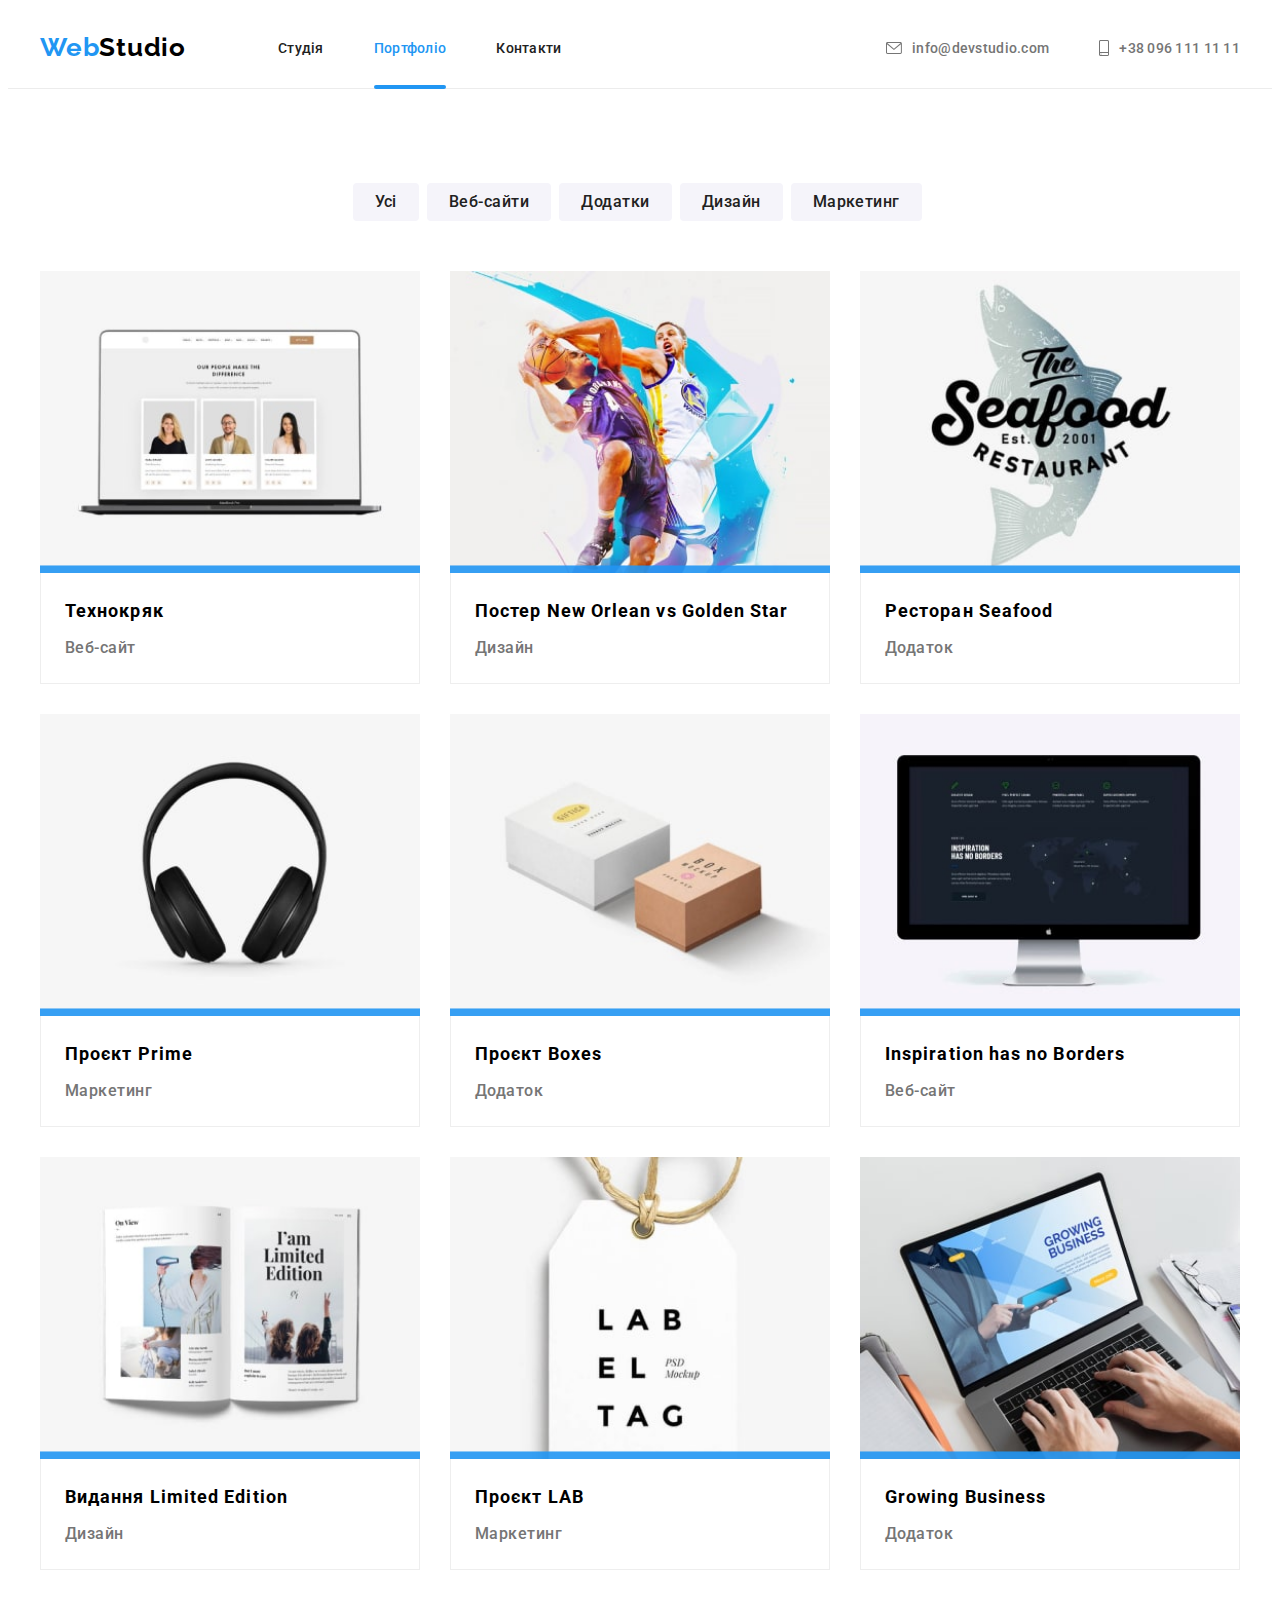
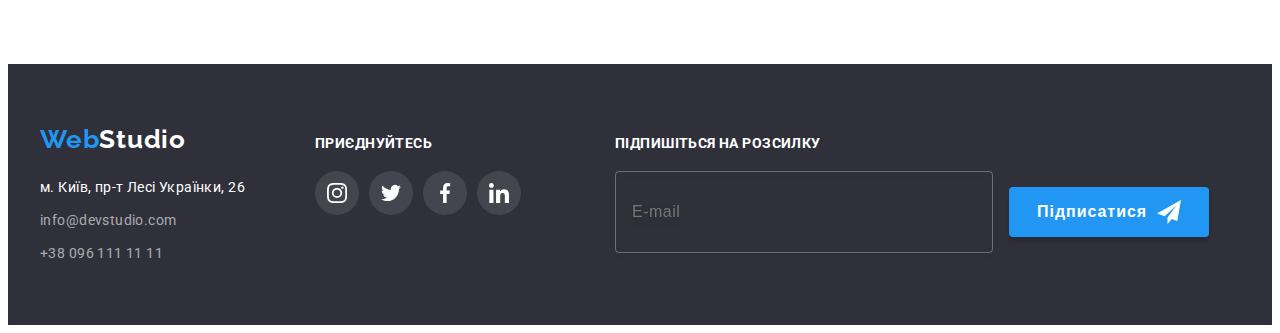
==== commit 8669c55f: "26112022" ====
--- a/portfolio.html
+++ b/portfolio.html
@@ -202,13 +202,14 @@
                     <source srcset="./images/portfolio-images/31-mobile.jpg 1x,
                     /images/portfolio-images/31-mobile-2x.jpg 2x
                     media="(max-width: 767px)"/>
-                  </picture>
-                  <img
-                    src="./images/portfolio-images/31.jpg"
-                    alt="фото сайту технокряк"
-                    width="450"
-                    height="294"
-                  />
+                    <img
+                      src="./images/portfolio-images/31.jpg"
+                      alt="фото сайту технокряк"
+                      width="450"
+                      height="294"
+                    />
+                  </picture>
+
                   <p class="example-top-text">
                     Ресурс пропонує комплексні пропозиції з різним рівнем
                     функціоналу та сервісів. Все це дозволить відвідувачу
@@ -242,13 +243,14 @@
                     <source srcset="./images/portfolio-images/32-mobile.jpg 1x,
                     /images/portfolio-images/32-mobile-2x.jpg 2x
                     media="(max-width: 767px)"/>
-                  </picture>
-                  <img
-                    src="./images/portfolio-images/32.jpg"
-                    alt="Постер New Orlean vs Golden Star"
-                    width="450"
-                    height="294"
-                  />
+                    <img
+                      src="./images/portfolio-images/32.jpg"
+                      alt="Постер New Orlean vs Golden Star"
+                      width="450"
+                      height="294"
+                    />
+                  </picture>
+
                   <p class="example-top-text">
                     Ресурс пропонує комплексні пропозиції з різним рівнем
                     функціоналу та сервісів. Все це дозволить відвідувачу
@@ -282,13 +284,14 @@
                     <source srcset="./images/portfolio-images/33-mobile.jpg 1x,
                     /images/portfolio-images/33-mobile-2x.jpg 2x
                     media="(max-width: 767px)"/>
-                  </picture>
-                  <img
-                    src="./images/portfolio-images/33.jpg"
-                    alt="Ресторан Seafood"
-                    width="450"
-                    height="294"
-                  />
+                    <img
+                      src="./images/portfolio-images/33.jpg"
+                      alt="Ресторан Seafood"
+                      width="450"
+                      height="294"
+                    />
+                  </picture>
+
                   <p class="example-top-text">
                     Ресурс пропонує комплексні пропозиції з різним рівнем
                     функціоналу та сервісів. Все це дозволить відвідувачу
@@ -322,13 +325,14 @@
                     <source srcset="./images/portfolio-images/34-mobile.jpg 1x,
                     /images/portfolio-images/34-mobile-2x.jpg 2x
                     media="(max-width: 767px)"/>
-                  </picture>
-                  <img
-                    src="./images/portfolio-images/34.jpg"
-                    alt="Проєкт Prime"
-                    width="450"
-                    height="294"
-                  />
+                    <img
+                      src="./images/portfolio-images/34.jpg"
+                      alt="Проєкт Prime"
+                      width="450"
+                      height="294"
+                    />
+                  </picture>
+
                   <p class="example-top-text">
                     Ресурс пропонує комплексні пропозиції з різним рівнем
                     функціоналу та сервісів. Все це дозволить відвідувачу
@@ -362,13 +366,14 @@
                     <source srcset="./images/portfolio-images/35-mobile.jpg 1x,
                     /images/portfolio-images/35-mobile-2x.jpg 2x
                     media="(max-width: 767px)"/>
-                  </picture>
-                  <img
-                    src="./images/portfolio-images/35.jpg"
-                    alt="Проєкт Boxes"
-                    width="450"
-                    height="294"
-                  />
+                    <img
+                      src="./images/portfolio-images/35.jpg"
+                      alt="Проєкт Boxes"
+                      width="450"
+                      height="294"
+                    />
+                  </picture>
+
                   <p class="example-top-text">
                     Ресурс пропонує комплексні пропозиції з різним рівнем
                     функціоналу та сервісів. Все це дозволить відвідувачу
@@ -402,13 +407,14 @@
                     <source srcset="./images/portfolio-images/36-mobile.jpg 1x,
                     /images/portfolio-images/36-mobile-2x.jpg 2x
                     media="(max-width: 767px)"/>
-                  </picture>
-                  <img
-                    src="./images/portfolio-images/36.jpg"
-                    alt="Фото сайту Inspiration has no Borders"
-                    width="450"
-                    height="294"
-                  />
+                    <img
+                      src="./images/portfolio-images/36.jpg"
+                      alt="Фото сайту Inspiration has no Borders"
+                      width="450"
+                      height="294"
+                    />
+                  </picture>
+
                   <p class="example-top-text">
                     Ресурс пропонує комплексні пропозиції з різним рівнем
                     функціоналу та сервісів. Все це дозволить відвідувачу
@@ -442,13 +448,13 @@
                     <source srcset="./images/portfolio-images/37-mobile.jpg 1x,
                     /images/portfolio-images/37-mobile-2x.jpg 2x
                     media="(max-width: 767px)"/>
-                  </picture>
-                  <img
-                    src="/images/portfolio-images/37.jpg"
-                    alt="Видання Limited Edition"
-                    width="450"
-                    height="294"
-                  />
+                    <img
+                      src="/images/portfolio-images/37.jpg"
+                      alt="Видання Limited Edition"
+                      width="450"
+                      height="294"
+                    />
+                  </picture>
 
                   <p class="example-top-text">
                     Ресурс пропонує комплексні пропозиції з різним рівнем
@@ -483,13 +489,14 @@
                     <source srcset="./images/portfolio-images/38-mobile.jpg 1x,
                     /images/portfolio-images/38-mobile-2x.jpg 2x
                     media="(max-width: 767px)"/>
-                  </picture>
-                  <img
-                    src="./images/portfolio-images/38.jpg"
-                    alt="Проєкт LAB"
-                    width="450"
-                    height="294"
-                  />
+                    <img
+                      src="./images/portfolio-images/38.jpg"
+                      alt="Проєкт LAB"
+                      width="450"
+                      height="294"
+                    />
+                  </picture>
+
                   <p class="example-top-text">
                     Ресурс пропонує комплексні пропозиції з різним рівнем
                     функціоналу та сервісів. Все це дозволить відвідувачу
@@ -523,13 +530,14 @@
                     <source srcset="./images/portfolio-images/39-mobile.jpg 1x,
                     /images/portfolio-images/39-mobile-2x.jpg 2x
                     media="(max-width: 767px)"/>
-                  </picture>
-                  <img
-                    src="./images/portfolio-images/39.jpg"
-                    alt="Додаток Growing Business"
-                    width="450"
-                    height="294"
-                  />
+                    <img
+                      src="./images/portfolio-images/39.jpg"
+                      alt="Додаток Growing Business"
+                      width="450"
+                      height="294"
+                    />
+                  </picture>
+
                   <p class="example-top-text">
                     Ресурс пропонує комплексні пропозиції з різним рівнем
                     функціоналу та сервісів. Все це дозволить відвідувачу
--- a/css/main.min.css
+++ b/css/main.min.css
@@ -1 +1 @@
-:root{--primary-text-color: #757575;--secondary-text-color: #212121;--white-color: #ffffff;--black-color: #000000;--background-our-team: #f5f4fa;--background-hero-footer: #2f303a;--accent-color: #2196f3;--footer-contacts: rgba(255, 255, 255, 0.6);--icon-color: #afb1b8;--portfolio-works: #eeeeee;--us-distance: 94px;--transition-root-duration: 250ms;--transition-root-timing: cubic-bezier(0.4, 0, 0.2, 1);--hero-gradient: linear-gradient( rgba(47, 48, 58, 0.4), rgba(47, 48, 58, 0.4) )}.invisible{position:absolute;white-space:nowrap;width:1px;height:1px;overflow:hidden;border:0;padding:0;clip:rect(0 0 0 0);-webkit-clip-path:inset(50%);clip-path:inset(50%);margin:-1px}p,h1,h2,h3,h4,h5,h6{margin:0}ul,ol{margin:0;padding-left:0}button{cursor:pointer}address{font-style:normal}img{display:block;max-width:100%;height:auto}body{background-color:var(--white-color);color:var(--primary-text-color);font-family:"Roboto",sans-serif}.list{list-style:none}.link{text-decoration:none;font-weight:500;font-size:14px;line-height:1.1428571429;letter-spacing:.02em}.link{color:var(--secondary-text-color)}.contacts__contact,.menu-close,.menu-open,.modal,.backdrop,.button{transition-duration:var(--transition-root-duration);transition-timing-function:var(--transition-root-timing)}.footer-telegram,.modal-input-icon{transform:translateY(-50%);top:50%}.is-hidden{opacity:0;visibility:hidden;pointer-events:none}.container{width:100%;padding-left:15px;padding-right:15px;margin:0 auto}@media screen and (min-width: 480px){.container{max-width:480px}}@media screen and (min-width: 768px){.container{max-width:768px}}@media screen and (min-width: 1200px){.container{max-width:1200px}}.button{font-family:inherit;font-weight:700;font-size:16px;line-height:1.875;letter-spacing:.06em;color:var(--white-color);background:var(--accent-color);box-shadow:0px 4px 4px rgba(0,0,0,.15);border:none;border-radius:4px;cursor:pointer;min-width:216px;transition-property:background-color}.button:hover,.button:focus{background-color:#188ce8}.section-tittle{text-align:center;font-weight:700;font-size:36px;line-height:1.1666666667;letter-spacing:.03em;color:var(--black-color)}.backdrop{width:100%;height:100%;background:rgba(0,0,0,.2);position:fixed;top:0;transition-property:opacity,visibility}.modal{width:450px;min-height:581px;background-color:var(--white-color);border-radius:4px;position:absolute;top:50%;left:50%;padding:40px;transform:translate(-50%, -50%) rotate(0);transition-property:transform,border-radius}@media screen and (min-width: 768px){.modal{width:450px}}@media screen and (min-width: 1200px){.modal{width:528px}}.backdrop.is-hidden .modal{transform:translate(-50%, -50%) scale(2.5);border-radius:50%}.modal-close{width:30px;height:30px;background-color:rgba(0,0,0,0);border:1px solid rgba(0,0,0,.1);border-radius:50%;position:absolute;right:8px;top:8px;display:flex;align-items:center;justify-content:center;cursor:pointer}.modal-close-icon:hover,.modal-close-icon:focus{fill:var(--accent-color)}.modal-tittle{font-weight:700;font-size:20px;line-height:1.15;text-align:center;letter-spacing:.03em;color:var(--secondary-text-color);margin-bottom:12px}.modal-field{margin-bottom:10px}.input-wrap{position:relative}.modal-input{width:100%;height:40px;border:1px solid rgba(33,33,33,.2);border-radius:4px;padding-left:30px;outline:rgba(0,0,0,0)}.modal-input:focus{border-color:var(--accent-color)}.modal-input:hover{cursor:pointer}.modal-input:not(:focus):not(:-moz-placeholder-shown):valid{background-color:rgba(0,128,0,.373)}.modal-input:not(:focus):not(:-ms-input-placeholder):valid{background-color:rgba(0,128,0,.373)}.modal-input:not(:focus):not(:placeholder-shown):valid{background-color:rgba(0,128,0,.373)}.modal-input:not(:focus):not(:-moz-placeholder-shown):invalid{background-color:rgba(128,32,0,.373)}.modal-input:not(:focus):not(:-ms-input-placeholder):invalid{background-color:rgba(128,32,0,.373)}.modal-input:not(:focus):not(:placeholder-shown):invalid{background-color:rgba(128,32,0,.373)}.modal-input::-moz-placeholder{color:var(--accent-color);font-size:12px;line-height:1.1666666667;letter-spacing:.01em;color:rgba(117,117,117,.5)}.modal-input:-ms-input-placeholder{color:var(--accent-color);font-size:12px;line-height:1.1666666667;letter-spacing:.01em;color:rgba(117,117,117,.5)}.modal-input::placeholder{color:var(--accent-color);font-size:12px;line-height:1.1666666667;letter-spacing:.01em;color:rgba(117,117,117,.5)}.modal-text{width:100%;height:120px;border:1px solid rgba(33,33,33,.2);border-radius:5px;padding:16px 12px;resize:none;border:1px solid rgba(33,33,33,.2);border-radius:4px}.modal-text:focus{outline-color:var(--accent-color);fill:var(--accent-color)}.modal-text:hover{cursor:pointer}.modal-text::-moz-placeholder{font-size:12px;line-height:1.1666666667;letter-spacing:.01em;color:rgba(117,117,117,.5)}.modal-text:-ms-input-placeholder{font-size:12px;line-height:1.1666666667;letter-spacing:.01em;color:rgba(117,117,117,.5)}.modal-text::placeholder{font-size:12px;line-height:1.1666666667;letter-spacing:.01em;color:rgba(117,117,117,.5)}.input-label{font-size:12px;line-height:1.1666666667;color:var(--primary-text-color);margin-bottom:4px}.modal-input-icon{position:absolute;left:8px}.modal-input:focus+.modal-input-icon{fill:var(--accent-color)}.modal-comment{margin-bottom:20px;font-size:12px;line-height:1.1666666667;letter-spacing:.01em;font-size:12px;line-height:1.1666666667;letter-spacing:.01em}.modal-button{font-family:inherit;font-weight:700;font-size:16px;line-height:1.875;letter-spacing:.06em;display:flex;display:block;align-items:center;text-align:center;color:var(--white-color);background:var(--accent-color);box-shadow:0px 4px 4px rgba(0,0,0,.15);border:none;border-radius:4px;cursor:pointer;min-width:200px;padding:10px 52px;margin:0 auto;transition-property:background-color;transition-duration:var(--transition-root-duration);transition-timing-function:var(--transition-root-timing)}.modal-button:hover,.modal-button:focus{background-color:#188ce8}.checkbox-input{position:absolute;white-space:nowrap;width:1px;height:1px;overflow:hidden;border:0;padding:0;clip:rect(0 0 0 0);-webkit-clip-path:inset(50%);clip-path:inset(50%);margin:-1px}.checkbox-label{display:flex;align-items:center;justify-content:center;margin-bottom:30px;cursor:pointer}.checkbox-icon{display:inline-block;width:16px;height:15px;border:2px solid var(--secondary-text-color);border-radius:2px;fill:rgba(0,0,0,0)}.checkbox-input:checked+.checkbox-icon{background-color:var(--accent-color);border-color:var(--accent-color);background-origin:border-box;fill:var(--white-color);background-size:cover;border:0px;transition-property:background-color;transition-duration:var(--transition-root-duration);transition-timing-function:var(--transition-root-timing)}.checkbox-text{margin-left:9px;font-size:14px;line-height:1.71;letter-spacing:.03em;color:var(--primary-text-color)}.checkbox-ok{font-size:14px;line-height:1.71;letter-spacing:.03em;-webkit-text-decoration-line:underline;text-decoration-line:underline;color:var(--accent-color)}.logo__web,.logo__studio{text-decoration:none;font-family:"Raleway";font-style:normal;font-weight:700;font-size:26px;line-height:1.1923076923;letter-spacing:.03em}.logo__web{color:var(--accent-color)}.navigation__logo{display:flex;padding-top:16px;padding-bottom:16px}@media screen and (min-width: 768px){.navigation__logo{padding-top:26px;padding-bottom:26px}}@media screen and (min-width: 1200px){.navigation__logo{padding-top:24px;padding-bottom:25px}}.logo__studio{color:var(--black-color)}.logo__studio--footer{color:var(--white-color)}.footer__logo{display:block;text-align:center;padding:0;margin-bottom:20px}@media screen and (min-width: 768px){.footer__logo{text-align:center;padding:0;margin-bottom:20px}}@media screen and (min-width: 1200px){.footer__logo{display:flex;text-align:left;padding:0;margin-bottom:20px}}.header{border-bottom:1px solid #ececec}.header__container{display:flex;align-items:center;justify-content:space-between}.navigation{display:flex;align-items:center}.navigation__site-nav{display:none;margin-left:93px}@media screen and (min-width: 768px){.navigation__site-nav{display:flex;margin-left:87px}}@media screen and (min-width: 1200px){.navigation__site-nav{display:flex;margin-left:92px}}.navigation__site-nav-link{display:block;padding-top:32px;padding-bottom:32px}.site-nav__link{transition-property:color;transition-duration:var(--transition-root-duration);transition-timing-function:var(--transition-root-timing)}.site-nav__link:hover,.site-nav__link:focus{color:var(--accent-color)}.site-nav__item{position:relative}.site-nav__item:not(:last-child){margin-right:50px}.site-nav__link--active{color:var(--accent-color)}.site-nav__link--active::after{content:"";position:absolute;width:100%;height:4px;left:0;bottom:-1px;background:var(--accent-color);border-radius:2px}.header__contacts{margin-left:auto;display:none;align-items:center}@media screen and (min-width: 768px){.header__contacts{display:block}}@media screen and (min-width: 1200px){.header__contacts{margin-left:auto;display:flex;align-items:center}}.header__contacts-item{align-items:center}@media screen and (min-width: 768px){.header__contacts-item:not(:last-child){margin-bottom:10px}}@media screen and (min-width: 1200px){.header__contacts-item:not(:last-child){margin-bottom:0;margin-right:50px}}.menu-open{width:40px;height:40px;border:none;margin-left:auto;fill:#000;background-color:rgba(0,0,0,0);align-items:center;justify-content:center;cursor:pointer}@media screen and (min-width: 768px){.menu-open{display:none}}@media screen and (min-width: 1200px){.menu-open{display:none}}.menu-icon{align-items:center;justify-content:center}.menu-icon:hover,.menu-icon:focus{background-color:#2196f3;fill:var(--white-color)}.mob-menu{width:100vw;height:100vh;top:0;position:fixed;z-index:1;background-color:#fff;padding:48px 40px}.mob-menu>.container{height:100%;display:flex;flex-direction:column;justify-content:space-between;overflow:auto}.menu-close{position:absolute;right:15px;top:10px}.menu-close{width:40px;height:40px;border:none;margin-left:auto;fill:#000;background-color:rgba(0,0,0,0);align-items:center;justify-content:center;cursor:pointer}.menu-close .menu-close-icon{align-items:center;justify-content:center}.menu-close .menu-close-icon:hover,.menu-close .menu-close-icon:focus{fill:var(--accent-color)}.mob-menu-nav{margin-bottom:10px}.menu-nav-item:not(:last-child){margin-bottom:32px}.mob-menu-nav-link{font-weight:500;font-size:8.3vw;line-height:1.175;letter-spacing:.02em;color:var(--secondary-text-color)}.mob-contacts{margin-bottom:64px}.mob-contacts-item:not(:last-child){margin-bottom:32px}.mob-contacts-tel{font-weight:500;font-size:7.1vw;line-height:1.1764705882;letter-spacing:.02em;color:var(--accent-color)}.mob-contacts-mail{font-weight:500;font-size:5vw;line-height:1.1666666667;letter-spacing:.02em;color:var(--primary-text-color)}.mob-soc-list{display:flex}.mob-soc-item:not(:last-child){border-right:1px solid rgba(33,33,33,.2);padding-right:10px;margin-right:10px}.mob-soc-link{font-weight:500;font-size:3.75vw;line-height:1.2222222222;letter-spacing:.02em;color:var(--accent-color)}.contacts__contact{color:var(--primary-text-color);transition-property:color}.contacts__contact:hover,.contacts__contact:focus{color:var(--accent-color)}.contacts__icon{fill:currentColor;margin-right:10px}@media screen and (min-width: 1200px){.contacts__item .contacts__contact{display:flex;align-items:center;padding:32px 0px}}.hero{background-color:var(--background-hero-footer);margin-left:auto;margin-right:auto;background-image:var(--hero-gradient),url(../images/hero-bg/hero-bg-mobile.jpg);background-repeat:no-repeat;background-position:center;background-size:cover;max-width:480px;height:400px;padding-top:118px;padding-bottom:118px}@media(min-device-pixel-ratio: 2),(-webkit-min-device-pixel-ratio: 2),(min-resolution: 192dpi),(min-resolution: 2dppx){.hero{background-image:var(--hero-gradient),url(../images/hero-bg/hero-bg-mobile-2x.jpg)}}@media screen and (min-width: 481px)and (max-width: 768px){.hero{background-image:var(--hero-gradient),url(../images/hero-bg/hero-bg-tablet.jpg);min-width:481px;max-width:768px;height:400px;padding-top:118px;padding-bottom:118px}}@media screen and (min-width: 481px)and (max-width: 768px)and (min-device-pixel-ratio: 2),screen and (min-width: 481px)and (max-width: 768px)and (-webkit-min-device-pixel-ratio: 2),screen and (min-width: 481px)and (max-width: 768px)and (min-resolution: 192dpi),screen and (min-width: 481px)and (max-width: 768px)and (min-resolution: 2dppx){.hero{background-image:var(--hero-gradient),url(../images/hero-bg/hero-bg-tablet-2x.jpg)}}@media screen and (min-width: 769px){.hero{background-image:var(--hero-gradient),url(../images/hero-bg/hero-bg-desktop.jpg);min-width:769px;max-width:1600px;height:600px;padding-top:200px;padding-bottom:200px}}@media screen and (min-width: 769px)and (min-device-pixel-ratio: 2),screen and (min-width: 769px)and (-webkit-min-device-pixel-ratio: 2),screen and (min-width: 769px)and (min-resolution: 192dpi),screen and (min-width: 769px)and (min-resolution: 2dppx){.hero{background-image:var(--hero-gradient),url(../images/hero-bg/hero-bg-desktop-2x.jpg)}}.hero__tittle{margin-left:auto;margin-right:auto;margin-bottom:30px;text-transform:uppercase;text-align:center;color:var(--white-color);font-weight:900;font-size:5.41vw;line-height:1.6153846154;letter-spacing:.06em}@media screen and (min-width: 480px){.hero__tittle{max-width:360px;font-weight:900;font-size:26px;line-height:1.6153846154;letter-spacing:.06em}}@media screen and (min-width: 768px){.hero__tittle{max-width:550px;font-weight:900;font-size:3.39vw;line-height:1.6153846154;letter-spacing:.06em}}@media screen and (min-width: 1200px){.hero__tittle{max-width:696px;font-weight:900;font-size:44px;line-height:1.3636363636;letter-spacing:.06em}}.hero__button{display:flex;align-items:center;text-align:center;padding:10px 24px;margin:0 auto}.features{padding:60px 0}@media screen and (min-width: 1200px){.features{padding:var(--us-distance) 0}}.features__item{list-style:none;height:248px;width:calc((100% - 0px)/1)}@media screen and (min-width: 768px){.features__item{width:calc((100% - 30px)/2)}}@media screen and (min-width: 1200px){.features__item{width:calc((100% - 90px)/4)}}.features__list{display:flex;flex-wrap:wrap}@media screen and (min-width: 768px){.features__list{gap:30px}}@media screen and (min-width: 1200px){.features__list{gap:30px}}.features__tittle{font-weight:700;font-size:14px;line-height:1.1428571429;letter-spacing:.03em;text-transform:uppercase;color:var(--black-color);margin-bottom:10px;text-align:center}@media screen and (min-width: 768px){.features__tittle{text-align:left}}@media screen and (min-width: 1200px){.features__tittle{text-align:left}}.features__list-container{display:flex;background-color:var(--background-our-team);height:120px;justify-content:center;align-items:center;border-radius:4px;margin-bottom:30px}.features__text{font-size:14px;line-height:1.7142857143;letter-spacing:.03em;color:var(--primary-text-color)}.our-work{padding-bottom:var(--us-distance) 15px}@media screen and (max-width: 1199px){.our-work{position:absolute;white-space:nowrap;width:1px;height:1px;overflow:hidden;border:0;padding:0;clip:rect(0 0 0 0);-webkit-clip-path:inset(50%);clip-path:inset(50%);margin:-1px}}.our-work-head{margin-bottom:50px}.our-work-item{width:calc((100% - 60px)/3);position:relative}.our-work-list{display:flex;gap:30px}.our-work-second{position:absolute;bottom:0;left:0;width:370px;height:70px;text-align:center;font-size:14px;line-height:1.1428571429;letter-spacing:.03em;text-transform:uppercase;display:flex;align-items:center;justify-content:center;color:var(--white-color);background-color:rgba(47,48,58,.8)}.team{padding:60px 0}@media screen and (min-width: 1200px){.team{padding:var(--us-distance) 0}}.section.team{background-color:var(--background-our-team)}.section.team p,.section.team h3{text-align:center;font-size:16px;line-height:1.1875;letter-spacing:.03em}.section.team h3{font-weight:500;color:var(--secondary-text-color);margin-bottom:10px}.section.team p{color:var(--primary-text-color);margin-bottom:16px}.section.team li{background-color:var(--white-color)}.our-team{margin-bottom:50px}.our-team-item{box-shadow:0px 1px 3px rgba(0,0,0,.12),0px 1px 1px rgba(0,0,0,.14),0px 2px 1px rgba(0,0,0,.2);border-radius:0px 0px 4px 4px;width:100%}@media screen and (min-width: 768px){.our-team-item{flex-basis:calc((100% - 30px)/2)}}@media screen and (min-width: 1200px){.our-team-item{flex-basis:calc((100% - 90px)/4)}}.our-team-personal{padding:30px}.our-team-list{display:flex;flex-wrap:wrap}@media screen and (min-width: 768px){.our-team-list{gap:30px}}@media screen and (min-width: 1200px){.our-team-list{gap:30px}}.team-soc-list{display:flex;justify-content:center;gap:10px}.team-soc-item{width:44px;height:44px}.team-soc-link{width:100%;height:100%;border-radius:50%;display:flex;align-items:center;justify-content:center;fill:#afb1b8;transition-property:background-color,fill;transition-duration:var(--transition-root-duration);transition-timing-function:var(--transition-root-timing)}.team-soc-link:hover,.team-soc-link:focus{background-color:#2196f3;fill:var(--white-color)}.clients{padding:60px 0}@media screen and (min-width: 1200px){.clients{padding:var(--us-distance) 0}}.our-clients{margin-bottom:30px}@media screen and (min-width: 1200px){.our-clients{margin-bottom:50px}}.our-clients-list{display:flex;flex-wrap:wrap;gap:30px}.our-clients-link{width:calc((100% - 30px)/2)}@media screen and (min-width: 768px){.our-clients-link{width:calc((100% - 60px)/3)}}@media screen and (min-width: 1200px){.our-clients-link{width:calc((100% - 150px)/6)}}.our-clients-item{padding:16px 52px;width:100%;height:100%;border:1px solid var(--icon-color);border-radius:4px;display:flex;align-items:center;justify-content:center;transition-property:border-color;transition-duration:var(--transition-root-duration);transition-timing-function:var(--transition-root-timing)}@media screen and (min-width: 768px){.our-clients-item{padding:16px 60px}}@media screen and (min-width: 1200px){.our-clients-item{padding:16px 32px}}.our-clients-item:hover,.our-clients-item:focus{border-color:var(--accent-color)}.our-clients-icon{fill:var(--icon-color)}.our-clients-item:hover .our-clients-icon,.our-clients-item:focus .our-clients-icon{fill:var(--accent-color)}.our-clients-item .our-clients-icon{transition-property:fill;transition-duration:var(--transition-root-duration);transition-timing-function:var(--transition-root-timing)}.footer{background-color:var(--background-hero-footer);padding:60px 0}@media screen and (min-width: 768px){.footer-tablet{display:flex;align-items:baseline;justify-content:center;margin-bottom:60px}}@media screen and (min-width: 1200px){.footer-tablet{display:flex;justify-content:start;align-items:baseline;margin-bottom:0}}@media screen and (min-width: 768px){.footer-main{align-items:baseline}}@media screen and (min-width: 1200px){.footer-main{display:flex;align-items:baseline}}@media screen and (min-width: 768px){.footer-contacts{margin-right:165px}}@media screen and (min-width: 1200px){.footer-contacts{margin-right:70px}}.footer .adress,.footer .contact{text-decoration:none;font-size:14px;line-height:1.7142857143;letter-spacing:.03em;font-style:normal}.footer .adress{color:var(--white-color)}.footer .contact{color:var(--footer-contacts)}.footer-item{text-align:center}@media screen and (min-width: 1200px){.footer-item{text-align:left}}.footer-item:not(:last-child){margin-bottom:9px}.footer-cont{margin-bottom:60px}.footer-soc{align-items:center;margin-bottom:40px}.footer-soc-title{margin-bottom:20px;font-weight:700;font-size:14px;line-height:1.1428571429;letter-spacing:.03em;text-transform:uppercase;color:var(--white-color);text-align:center}@media screen and (min-width: 1200px){.footer-soc-title{text-align:left}}.footer-soc-list{display:flex;justify-content:center;gap:10px}.footer-soc-item{width:44px;height:44px}.footer-soc-link{width:100%;height:100%;border-radius:50%;display:flex;align-items:center;justify-content:center;fill:#fff;background-color:rgba(255,255,255,.1);transition-property:background,fill;transition-duration:var(--transition-root-duration);transition-timing-function:var(--transition-root-timing)}.footer-soc-link:hover,.footer-soc-link:focus{background-color:#2196f3;fill:var(--white-color)}.footer-subs{text-align:center}@media screen and (min-width: 768px){.footer-subs{text-align:center}}@media screen and (min-width: 1200px){.footer-subs{margin-left:var(--us-distance)}}.modal-subs{width:100%;height:50px;padding-top:15px;padding-bottom:15px;padding-left:16px;margin-bottom:20px;font-size:16px;line-height:1.25;letter-spacing:.03em;color:rgba(255,255,255,.6);background-color:rgba(0,0,0,0);border:1px solid rgba(255,255,255,.3);filter:drop-shadow(0px 4px 4px rgba(0, 0, 0, 0.15));border-radius:4px}@media screen and (min-width: 481px)and (max-width: 768px){.modal-subs{width:450px;margin-left:auto;margin-right:auto;display:flex}}@media screen and (min-width: 1200px){.modal-subs{max-width:none;margin-bottom:0;margin-right:12px;width:358px}}.footer-button{position:relative;align-items:center;text-align:left;width:200px;height:50px;font-weight:700;font-size:16px;line-height:1.88;letter-spacing:.06em;color:var(--white-color);padding:10px 28px;background:var(--accent-color);box-shadow:0px 4px 4px rgba(0,0,0,.15);border:none;border-radius:4px}.footer-telegram{position:absolute;right:28px;margin-left:10px;fill:var(--white-color)}.our-works-section{padding:var(--us-distance) 0px}.our-works-button{font-family:inherit;text-align:center;font-weight:500;font-size:16px;line-height:1.625;letter-spacing:.03em;color:var(--secondary-text-color);border:none;height:38px;left:593px;top:174px;background:var(--background-our-team);border-radius:4px;cursor:pointer;padding:6px 22px;transition-property:background,fill;transition-duration:var(--transition-root-duration);transition-timing-function:var(--transition-root-timing)}.our-works-button:hover,.our-works-button:focus{height:38px;left:593px;top:174px;color:var(--portfolio-works);background:var(--accent-color);box-shadow:0px 3px 1px rgba(0,0,0,.1);border-radius:4px}.our-works{display:flex;flex-wrap:wrap;gap:8px;max-width:575px;margin-left:auto;margin-right:auto;margin-left:auto;margin-right:auto;margin-bottom:50px}.example-name{margin-bottom:4px;font-weight:700;font-size:18px;line-height:2;letter-spacing:.06em;color:var(--black-color)}.example-descr{font-size:16px;line-height:1.875;letter-spacing:.03em;color:var(--primary-text-color)}.examle-item{background-color:#eee}.example{display:flex;flex-wrap:wrap;gap:30px}@media screen and (min-width: 768px){.example{gap:30px}}@media screen and (min-width: 1200px){.example{gap:30px}}@media screen and (min-width: 768px){.example-item{flex-basis:calc((100% - 30px)/2)}}@media screen and (min-width: 1200px){.example-item{flex-basis:calc((100% - 60px)/3)}}.example-link{display:block;align-items:center;justify-content:center;transition-property:box-shadow;transition-duration:var(--transition-root-duration);transition-timing-function:var(--transition-root-timing)}.example-link:hover,.example-link:focus{box-shadow:0px 1px 1px rgba(0,0,0,.12),0px 4px 4px rgba(0,0,0,.06),1px 4px 6px rgba(0,0,0,.16)}.example-top-wrap{position:relative;overflow:hidden}.example-top-text{position:absolute;top:0;padding:77px 24px;font-weight:400;font-size:18px;line-height:1.56;letter-spacing:.03em;color:var(--white-color);background-color:rgba(33,150,243,.9);transform:translateY(100%);transition-property:transform;transition-duration:var(--transition-root-duration);transition-timing-function:var(--transition-root-timing);overflow:auto}.example-item:hover .example-top-text{transform:translateY(0)}@media screen and (min-width: 768px){.example-top-text{padding-top:49px;padding-bottom:77px;padding-left:24px;padding-right:24px}}@media screen and (min-width: 1200px){.example-top-text{padding:63px 24px}}.example-text{padding:20px 24px;border:1px solid #eee;border-top:none}/*# sourceMappingURL=main.min.css.map */+:root{--primary-text-color: #757575;--secondary-text-color: #212121;--white-color: #ffffff;--black-color: #000000;--background-our-team: #f5f4fa;--background-hero-footer: #2f303a;--accent-color: #2196f3;--footer-contacts: rgba(255, 255, 255, 0.6);--icon-color: #afb1b8;--portfolio-works: #eeeeee;--us-distance: 94px;--transition-root-duration: 250ms;--transition-root-timing: cubic-bezier(0.4, 0, 0.2, 1);--hero-gradient: linear-gradient( rgba(47, 48, 58, 0.4), rgba(47, 48, 58, 0.4) )}.invisible{position:absolute;white-space:nowrap;width:1px;height:1px;overflow:hidden;border:0;padding:0;clip:rect(0 0 0 0);-webkit-clip-path:inset(50%);clip-path:inset(50%);margin:-1px}p,h1,h2,h3,h4,h5,h6{margin:0}ul,ol{margin:0;padding-left:0}button{cursor:pointer}address{font-style:normal}img{display:block;max-width:100%;height:auto}body{background-color:var(--white-color);color:var(--primary-text-color);font-family:"Roboto",sans-serif}.list{list-style:none}.link{text-decoration:none;font-weight:500;font-size:14px;line-height:1.1428571429;letter-spacing:.02em}.link{color:var(--secondary-text-color)}.contacts__contact,.menu-close,.menu-open,.modal,.backdrop,.button{transition-duration:var(--transition-root-duration);transition-timing-function:var(--transition-root-timing)}.footer-telegram,.modal-input-icon{transform:translateY(-50%);top:50%}.is-hidden{opacity:0;visibility:hidden;pointer-events:none}.container{width:100%;padding-left:15px;padding-right:15px;margin:0 auto}@media screen and (min-width: 480px){.container{max-width:480px}}@media screen and (min-width: 768px){.container{max-width:768px}}@media screen and (min-width: 1200px){.container{max-width:1200px}}.button{font-family:inherit;font-weight:700;font-size:16px;line-height:1.875;letter-spacing:.06em;color:var(--white-color);background:var(--accent-color);box-shadow:0px 4px 4px rgba(0,0,0,.15);border:none;border-radius:4px;cursor:pointer;min-width:216px;transition-property:background-color}.button:hover,.button:focus{background-color:#188ce8}.section-tittle{text-align:center;font-weight:700;font-size:28px;line-height:1.1785714286;letter-spacing:.03em;color:var(--black-color)}@media screen and (min-width: 768px){.section-tittle{font-weight:700;font-size:28px;line-height:1.1785714286;letter-spacing:.03em}}@media screen and (min-width: 1200px){.section-tittle{font-weight:700;font-size:36px;line-height:1.1666666667;letter-spacing:.03em}}.backdrop{width:100%;height:100%;background:rgba(0,0,0,.2);position:fixed;top:0;transition-property:opacity,visibility}.modal{width:450px;min-height:581px;background-color:var(--white-color);border-radius:4px;position:absolute;top:50%;left:50%;padding:40px;transform:translate(-50%, -50%) rotate(0);transition-property:transform,border-radius}@media screen and (min-width: 768px){.modal{width:450px}}@media screen and (min-width: 1200px){.modal{width:528px}}.backdrop.is-hidden .modal{transform:translate(-50%, -50%) scale(2.5);border-radius:50%}.modal-close{width:30px;height:30px;background-color:rgba(0,0,0,0);border:1px solid rgba(0,0,0,.1);border-radius:50%;position:absolute;right:8px;top:8px;display:flex;align-items:center;justify-content:center;cursor:pointer}.modal-close-icon:hover,.modal-close-icon:focus{fill:var(--accent-color)}.modal-tittle{font-weight:700;font-size:20px;line-height:1.15;text-align:center;letter-spacing:.03em;color:var(--secondary-text-color);margin-bottom:12px}.modal-field{margin-bottom:10px}.input-wrap{position:relative}.modal-input{width:100%;height:40px;border:1px solid rgba(33,33,33,.2);border-radius:4px;padding-left:30px;outline:rgba(0,0,0,0)}.modal-input:focus{border-color:var(--accent-color)}.modal-input:hover{cursor:pointer}.modal-input:not(:focus):not(:-moz-placeholder-shown):valid{background-color:rgba(0,128,0,.373)}.modal-input:not(:focus):not(:-ms-input-placeholder):valid{background-color:rgba(0,128,0,.373)}.modal-input:not(:focus):not(:placeholder-shown):valid{background-color:rgba(0,128,0,.373)}.modal-input:not(:focus):not(:-moz-placeholder-shown):invalid{background-color:rgba(128,32,0,.373)}.modal-input:not(:focus):not(:-ms-input-placeholder):invalid{background-color:rgba(128,32,0,.373)}.modal-input:not(:focus):not(:placeholder-shown):invalid{background-color:rgba(128,32,0,.373)}.modal-input::-moz-placeholder{color:var(--accent-color);font-size:12px;line-height:1.1666666667;letter-spacing:.01em;color:rgba(117,117,117,.5)}.modal-input:-ms-input-placeholder{color:var(--accent-color);font-size:12px;line-height:1.1666666667;letter-spacing:.01em;color:rgba(117,117,117,.5)}.modal-input::placeholder{color:var(--accent-color);font-size:12px;line-height:1.1666666667;letter-spacing:.01em;color:rgba(117,117,117,.5)}.modal-text{width:100%;height:120px;border:1px solid rgba(33,33,33,.2);border-radius:5px;padding:16px 12px;resize:none;border:1px solid rgba(33,33,33,.2);border-radius:4px}.modal-text:focus{outline-color:var(--accent-color);fill:var(--accent-color)}.modal-text:hover{cursor:pointer}.modal-text::-moz-placeholder{font-size:12px;line-height:1.1666666667;letter-spacing:.01em;color:rgba(117,117,117,.5)}.modal-text:-ms-input-placeholder{font-size:12px;line-height:1.1666666667;letter-spacing:.01em;color:rgba(117,117,117,.5)}.modal-text::placeholder{font-size:12px;line-height:1.1666666667;letter-spacing:.01em;color:rgba(117,117,117,.5)}.input-label{font-size:12px;line-height:1.1666666667;color:var(--primary-text-color);margin-bottom:4px}.modal-input-icon{position:absolute;left:8px}.modal-input:focus+.modal-input-icon{fill:var(--accent-color)}.modal-comment{margin-bottom:20px;font-size:12px;line-height:1.1666666667;letter-spacing:.01em}.modal-button{font-family:inherit;font-weight:700;font-size:16px;line-height:1.875;letter-spacing:.06em;display:flex;display:block;align-items:center;text-align:center;color:var(--white-color);background:var(--accent-color);box-shadow:0px 4px 4px rgba(0,0,0,.15);border:none;border-radius:4px;cursor:pointer;min-width:200px;padding:10px 52px;margin:0 auto;transition-property:background-color;transition-duration:var(--transition-root-duration);transition-timing-function:var(--transition-root-timing)}.modal-button:hover,.modal-button:focus{background-color:#188ce8}.checkbox-input{position:absolute;white-space:nowrap;width:1px;height:1px;overflow:hidden;border:0;padding:0;clip:rect(0 0 0 0);-webkit-clip-path:inset(50%);clip-path:inset(50%);margin:-1px}.checkbox-label{display:flex;align-items:center;justify-content:center;margin-bottom:30px;cursor:pointer}.checkbox-icon{display:inline-block;width:16px;height:15px;border:2px solid var(--secondary-text-color);border-radius:2px;fill:rgba(0,0,0,0)}.checkbox-input:checked+.checkbox-icon{background-color:var(--accent-color);border-color:var(--accent-color);background-origin:border-box;fill:var(--white-color);background-size:cover;border:0px;transition-property:background-color;transition-duration:var(--transition-root-duration);transition-timing-function:var(--transition-root-timing)}.checkbox-text{margin-left:9px;font-size:12px;line-height:1.1666666667;letter-spacing:.03em;color:var(--primary-text-color)}@media screen and (min-width: 768px){.checkbox-text{font-size:12px;line-height:1.1666666667;letter-spacing:.03em}}@media screen and (min-width: 1200px){.checkbox-text{font-size:14px;line-height:1.71;letter-spacing:.03em}}.checkbox-ok{font-size:12px;line-height:1.1666666667;letter-spacing:.03em;-webkit-text-decoration-line:underline;text-decoration-line:underline;color:var(--accent-color)}@media screen and (min-width: 768px){.checkbox-ok{font-size:12px;line-height:1.1666666667;letter-spacing:.03em}}@media screen and (min-width: 1200px){.checkbox-ok{font-size:14px;line-height:1.71;letter-spacing:.03em}}.logo__web,.logo__studio{text-decoration:none;font-family:"Raleway";font-style:normal;font-weight:700;font-size:26px;line-height:1.1923076923;letter-spacing:.03em}.logo__web{color:var(--accent-color)}.navigation__logo{display:flex;padding-top:16px;padding-bottom:16px}@media screen and (min-width: 768px){.navigation__logo{padding-top:26px;padding-bottom:26px}}@media screen and (min-width: 1200px){.navigation__logo{padding-top:24px;padding-bottom:25px}}.logo__studio{color:var(--black-color)}.logo__studio--footer{color:var(--white-color)}.footer__logo{display:block;text-align:center;padding:0;margin-bottom:20px}@media screen and (min-width: 768px){.footer__logo{text-align:center;padding:0;margin-bottom:20px}}@media screen and (min-width: 1200px){.footer__logo{display:flex;text-align:left;padding:0;margin-bottom:20px}}.header{border-bottom:1px solid #ececec}.header__container{display:flex;align-items:center;justify-content:space-between}.navigation{display:flex;align-items:center}.navigation__site-nav{display:none;margin-left:93px}@media screen and (min-width: 768px){.navigation__site-nav{display:flex;margin-left:87px}}@media screen and (min-width: 1200px){.navigation__site-nav{display:flex;margin-left:92px}}.navigation__site-nav-link{display:block;padding-top:32px;padding-bottom:32px}.site-nav__link{transition-property:color;transition-duration:var(--transition-root-duration);transition-timing-function:var(--transition-root-timing)}.site-nav__link:hover,.site-nav__link:focus{color:var(--accent-color)}.site-nav__item{position:relative}.site-nav__item:not(:last-child){margin-right:50px}.site-nav__link--active{color:var(--accent-color)}.site-nav__link--active::after{content:"";position:absolute;width:100%;height:4px;left:0;bottom:-1px;background:var(--accent-color);border-radius:2px}.header__contacts{margin-left:auto;display:none;align-items:center}@media screen and (min-width: 768px){.header__contacts{display:block}}@media screen and (min-width: 1200px){.header__contacts{margin-left:auto;display:flex;align-items:center}}.header__contacts-item{align-items:center}@media screen and (min-width: 768px){.header__contacts-item:not(:last-child){margin-bottom:10px}}@media screen and (min-width: 1200px){.header__contacts-item:not(:last-child){margin-bottom:0;margin-right:50px}}.menu-open{width:40px;height:40px;border:none;margin-left:auto;fill:#000;background-color:rgba(0,0,0,0);align-items:center;justify-content:center;cursor:pointer}@media screen and (min-width: 768px){.menu-open{display:none}}@media screen and (min-width: 1200px){.menu-open{display:none}}.menu-icon{align-items:center;justify-content:center}.menu-icon:hover,.menu-icon:focus{background-color:#2196f3;fill:var(--white-color)}.mob-menu{width:100vw;height:100vh;top:0;position:fixed;z-index:1;background-color:#fff;padding:48px 40px}.mob-menu>.container{height:100%;display:flex;flex-direction:column;justify-content:space-between;overflow:auto}.menu-close{position:absolute;right:15px;top:10px}.menu-close{width:40px;height:40px;border:none;margin-left:auto;fill:#000;background-color:rgba(0,0,0,0);align-items:center;justify-content:center;cursor:pointer}.menu-close .menu-close-icon{align-items:center;justify-content:center}.menu-close .menu-close-icon:hover,.menu-close .menu-close-icon:focus{fill:var(--accent-color)}.mob-menu-nav{margin-bottom:10px}.menu-nav-item:not(:last-child){margin-bottom:32px}.mob-menu-nav-link{font-weight:500;font-size:8.3vw;line-height:1.175;letter-spacing:.02em;color:var(--secondary-text-color)}.mob-contacts{margin-bottom:64px}.mob-contacts-item:not(:last-child){margin-bottom:32px}.mob-contacts-tel{font-weight:500;font-size:7.1vw;line-height:1.1764705882;letter-spacing:.02em;color:var(--accent-color)}.mob-contacts-mail{font-weight:500;font-size:5vw;line-height:1.1666666667;letter-spacing:.02em;color:var(--primary-text-color)}.mob-soc-list{display:flex}.mob-soc-item:not(:last-child){border-right:1px solid rgba(33,33,33,.2);padding-right:10px;margin-right:10px}.mob-soc-link{font-weight:500;font-size:3.75vw;line-height:1.2222222222;letter-spacing:.02em;color:var(--accent-color)}.contacts__contact{color:var(--primary-text-color);transition-property:color}.contacts__contact:hover,.contacts__contact:focus{color:var(--accent-color)}.contacts__icon{fill:currentColor;margin-right:10px}@media screen and (min-width: 1200px){.contacts__item .contacts__contact{display:flex;align-items:center;padding:32px 0px}}.hero{background-color:var(--background-hero-footer);margin-left:auto;margin-right:auto;background-image:var(--hero-gradient),url(../images/hero-bg/hero-bg-mobile.jpg);background-repeat:no-repeat;background-position:center;background-size:cover;max-width:480px;height:400px;padding-top:118px;padding-bottom:118px}@media(min-device-pixel-ratio: 2),(-webkit-min-device-pixel-ratio: 2),(min-resolution: 192dpi),(min-resolution: 2dppx){.hero{background-image:var(--hero-gradient),url(../images/hero-bg/hero-bg-mobile-2x.jpg)}}@media screen and (min-width: 481px)and (max-width: 768px){.hero{background-image:var(--hero-gradient),url(../images/hero-bg/hero-bg-tablet.jpg)}}@media screen and (min-width: 481px)and (max-width: 768px)and (min-device-pixel-ratio: 2),screen and (min-width: 481px)and (max-width: 768px)and (-webkit-min-device-pixel-ratio: 2),screen and (min-width: 481px)and (max-width: 768px)and (min-resolution: 192dpi),screen and (min-width: 481px)and (max-width: 768px)and (min-resolution: 2dppx){.hero{background-image:var(--hero-gradient),url(../images/hero-bg/hero-bg-tablet-2x.jpg)}}@media screen and (min-width: 768px){.hero{min-width:481px;max-width:768px;height:400px;padding-top:118px;padding-bottom:118px}}@media screen and (min-width: 769px){.hero{background-image:var(--hero-gradient),url(../images/hero-bg/hero-bg-desktop.jpg)}}@media screen and (min-width: 769px)and (min-device-pixel-ratio: 2),screen and (min-width: 769px)and (-webkit-min-device-pixel-ratio: 2),screen and (min-width: 769px)and (min-resolution: 192dpi),screen and (min-width: 769px)and (min-resolution: 2dppx){.hero{background-image:var(--hero-gradient),url(../images/hero-bg/hero-bg-desktop-2x.jpg)}}@media screen and (min-width: 769px)and (min-width: 1200px){.hero{min-width:769px;max-width:1600px;height:600px;padding-top:200px;padding-bottom:200px}}.hero__tittle{margin-left:auto;margin-right:auto;margin-bottom:30px;text-transform:uppercase;text-align:center;color:var(--white-color);font-weight:900;font-size:5.41vw;line-height:1.6153846154;letter-spacing:.06em}@media screen and (min-width: 480px){.hero__tittle{max-width:360px;font-weight:900;font-size:26px;line-height:1.6153846154;letter-spacing:.06em}}@media screen and (min-width: 768px){.hero__tittle{max-width:550px;font-weight:900;font-size:3.39vw;line-height:1.6153846154;letter-spacing:.06em}}@media screen and (min-width: 1200px){.hero__tittle{max-width:696px;font-weight:900;font-size:44px;line-height:1.3636363636;letter-spacing:.06em}}.hero__button{display:flex;align-items:center;text-align:center;padding:10px 24px;margin:0 auto}.features{padding:60px 0}@media screen and (min-width: 1200px){.features{padding:var(--us-distance) 0}}.features__item{list-style:none;width:calc((100% - 0px)/1)}@media screen and (min-width: 768px){.features__item{width:calc((100% - 30px)/2)}}@media screen and (min-width: 1200px){.features__item{width:calc((100% - 90px)/4)}}.features__list{gap:30px;display:flex;flex-wrap:wrap}.features__tittle{font-weight:700;font-size:14px;line-height:1.1428571429;letter-spacing:.03em;text-transform:uppercase;color:var(--black-color);margin-bottom:10px;text-align:center}@media screen and (min-width: 768px){.features__tittle{text-align:left}}@media screen and (min-width: 1200px){.features__tittle{text-align:left}}.features__list-container{display:flex;background-color:var(--background-our-team);height:120px;justify-content:center;align-items:center;border-radius:4px;margin-bottom:30px}.features__text{font-size:14px;line-height:1.7142857143;letter-spacing:.03em;color:var(--primary-text-color)}.our-work{padding:var(--us-distance) 15px}@media screen and (max-width: 1199px){.our-work{position:absolute;white-space:nowrap;width:1px;height:1px;overflow:hidden;border:0;padding:0;clip:rect(0 0 0 0);-webkit-clip-path:inset(50%);clip-path:inset(50%);margin:-1px}}.our-work-head{margin-bottom:50px}.our-work-item{width:calc((100% - 60px)/3);position:relative}.our-work-list{display:flex;gap:30px}.our-work-second{position:absolute;bottom:0;left:0;width:370px;height:70px;text-align:center;font-size:14px;line-height:1.1428571429;letter-spacing:.03em;text-transform:uppercase;display:flex;align-items:center;justify-content:center;color:var(--white-color);background-color:rgba(47,48,58,.8)}.team{padding:60px 0}@media screen and (min-width: 1200px){.team{padding:var(--us-distance) 0}}.section.team{background-color:var(--background-our-team)}.section.team p,.section.team h3{text-align:center;font-size:16px;line-height:1.1875;letter-spacing:.03em}.section.team h3{font-weight:500;color:var(--secondary-text-color);margin-bottom:10px}.section.team p{color:var(--primary-text-color);margin-bottom:16px}.section.team li{background-color:var(--white-color)}.our-team{margin-bottom:30px}@media screen and (min-width: 768px){.our-team{margin-bottom:30px}}@media screen and (min-width: 1200px){.our-team{margin-bottom:50px}}.our-team-item{box-shadow:0px 1px 3px rgba(0,0,0,.12),0px 1px 1px rgba(0,0,0,.14),0px 2px 1px rgba(0,0,0,.2);border-radius:0px 0px 4px 4px;width:100%}@media screen and (min-width: 768px){.our-team-item{flex-basis:calc((100% - 30px)/2)}}@media screen and (min-width: 1200px){.our-team-item{flex-basis:calc((100% - 90px)/4)}}.our-team-personal{padding:30px}.our-team-list{display:flex;flex-wrap:wrap;gap:30px}@media screen and (min-width: 768px){.our-team-list{gap:30px}}@media screen and (min-width: 1200px){.our-team-list{gap:30px}}.team-soc-list{display:flex;justify-content:center;gap:10px}.team-soc-item{width:44px;height:44px}.team-soc-link{width:100%;height:100%;border-radius:50%;display:flex;align-items:center;justify-content:center;fill:#afb1b8;transition-property:background-color,fill;transition-duration:var(--transition-root-duration);transition-timing-function:var(--transition-root-timing)}.team-soc-link:hover,.team-soc-link:focus{background-color:#2196f3;fill:var(--white-color)}.clients{padding:60px 0}@media screen and (min-width: 1200px){.clients{padding:var(--us-distance) 0}}.our-clients{margin-bottom:30px}@media screen and (min-width: 1200px){.our-clients{margin-bottom:50px}}.our-clients-list{display:flex;flex-wrap:wrap;gap:30px}.our-clients-link{width:calc((100% - 30px)/2)}@media screen and (min-width: 768px){.our-clients-link{width:calc((100% - 60px)/3)}}@media screen and (min-width: 1200px){.our-clients-link{width:calc((100% - 150px)/6)}}.our-clients-item{padding:16px 52px;width:100%;height:100%;border:1px solid var(--icon-color);border-radius:4px;display:flex;align-items:center;justify-content:center;transition-property:border-color;transition-duration:var(--transition-root-duration);transition-timing-function:var(--transition-root-timing)}@media screen and (min-width: 768px){.our-clients-item{padding:16px 60px}}@media screen and (min-width: 1200px){.our-clients-item{padding:16px 32px}}.our-clients-item:hover,.our-clients-item:focus{border-color:var(--accent-color)}.our-clients-icon{fill:var(--icon-color)}.our-clients-item:hover .our-clients-icon,.our-clients-item:focus .our-clients-icon{fill:var(--accent-color)}.our-clients-item .our-clients-icon{transition-property:fill;transition-duration:var(--transition-root-duration);transition-timing-function:var(--transition-root-timing)}.footer{background-color:var(--background-hero-footer);padding:60px 0}.footer-tablet{margin-bottom:40px}@media screen and (min-width: 768px){.footer-tablet{display:flex;align-items:baseline;justify-content:center;margin-bottom:60px}}@media screen and (min-width: 1200px){.footer-tablet{display:flex;justify-content:start;align-items:baseline;margin-bottom:0}}@media screen and (min-width: 768px){.footer-main{align-items:baseline}}@media screen and (min-width: 1200px){.footer-main{display:flex;align-items:baseline}}.footer-contacts{margin-bottom:60px}@media screen and (min-width: 768px){.footer-contacts{margin-bottom:0;margin-right:165px}}@media screen and (min-width: 1200px){.footer-contacts{margin-bottom:0;margin-right:70px}}.footer .adress,.footer .contact{text-decoration:none;font-size:14px;line-height:1.7142857143;letter-spacing:.03em;font-style:normal}.footer .adress{color:var(--white-color)}.footer .contact{color:var(--footer-contacts)}.footer-item{text-align:center}@media screen and (min-width: 1200px){.footer-item{text-align:left}}.footer-item:not(:last-child){margin-bottom:9px}.footer-soc{align-items:center}.footer-soc-title{margin-bottom:20px;font-weight:700;font-size:14px;line-height:1.1428571429;letter-spacing:.03em;text-transform:uppercase;color:var(--white-color);text-align:center}@media screen and (min-width: 1200px){.footer-soc-title{text-align:left}}.footer-soc-list{display:flex;justify-content:center;gap:10px}.footer-soc-item{width:44px;height:44px}.footer-soc-link{width:100%;height:100%;border-radius:50%;display:flex;align-items:center;justify-content:center;fill:#fff;background-color:rgba(255,255,255,.1);transition-property:background,fill;transition-duration:var(--transition-root-duration);transition-timing-function:var(--transition-root-timing)}.footer-soc-link:hover,.footer-soc-link:focus{background-color:#2196f3;fill:var(--white-color)}.footer-subs{text-align:center}@media screen and (min-width: 768px){.footer-subs{text-align:center}}@media screen and (min-width: 1200px){.footer-subs{margin-left:var(--us-distance)}}.modal-subs{width:100%;height:50px;padding-top:15px;padding-bottom:15px;padding-left:16px;margin-bottom:20px;font-size:16px;line-height:1.25;letter-spacing:.03em;color:rgba(255,255,255,.6);background-color:rgba(0,0,0,0);border:1px solid rgba(255,255,255,.3);filter:drop-shadow(0px 4px 4px rgba(0, 0, 0, 0.15));border-radius:4px}@media screen and (min-width: 768px){.modal-subs{width:450px;margin-left:auto;margin-right:auto}}@media screen and (min-width: 481px)and (max-width: 1199px){.modal-subs{display:flex}}@media screen and (min-width: 1200px){.modal-subs{margin-bottom:0;margin-right:12px;width:358px}}.footer-button{position:relative;align-items:center;text-align:left;width:200px;height:50px;font-weight:700;font-size:16px;line-height:1.88;letter-spacing:.06em;color:var(--white-color);padding:10px 28px;background:var(--accent-color);box-shadow:0px 4px 4px rgba(0,0,0,.15);border:none;border-radius:4px}.footer-telegram{position:absolute;right:28px;margin-left:10px;fill:var(--white-color)}.our-works-section{padding:var(--us-distance) 0px}.our-works-button{font-family:inherit;text-align:center;font-weight:500;font-size:16px;line-height:1.625;letter-spacing:.03em;color:var(--secondary-text-color);border:none;height:38px;left:593px;top:174px;background:var(--background-our-team);border-radius:4px;cursor:pointer;padding:6px 22px;transition-property:background,fill;transition-duration:var(--transition-root-duration);transition-timing-function:var(--transition-root-timing)}.our-works-button:hover,.our-works-button:focus{height:38px;left:593px;top:174px;color:var(--portfolio-works);background:var(--accent-color);box-shadow:0px 3px 1px rgba(0,0,0,.1);border-radius:4px}.our-works{display:flex;flex-wrap:wrap;gap:8px;max-width:575px;margin-left:auto;margin-right:auto;margin-left:auto;margin-right:auto;margin-bottom:50px}.example-name{margin-bottom:4px;font-weight:700;font-size:18px;line-height:2;letter-spacing:.06em;color:var(--black-color)}.example-descr{font-size:16px;line-height:1.875;letter-spacing:.03em;color:var(--primary-text-color)}.examle-item{background-color:#eee}.example{display:flex;flex-wrap:wrap;gap:30px}@media screen and (min-width: 768px){.example{gap:30px}}@media screen and (min-width: 1200px){.example{gap:30px}}@media screen and (min-width: 768px){.example-item{flex-basis:calc((100% - 30px)/2)}}@media screen and (min-width: 1200px){.example-item{flex-basis:calc((100% - 60px)/3)}}.example-link{display:block;align-items:center;justify-content:center;transition-property:box-shadow;transition-duration:var(--transition-root-duration);transition-timing-function:var(--transition-root-timing)}.example-link:hover,.example-link:focus{box-shadow:0px 1px 1px rgba(0,0,0,.12),0px 4px 4px rgba(0,0,0,.06),1px 4px 6px rgba(0,0,0,.16)}.example-top-wrap{position:relative;overflow:hidden}.example-top-text{position:absolute;top:0;padding:77px 24px;font-weight:400;font-size:18px;line-height:1.56;letter-spacing:.03em;color:var(--white-color);background-color:rgba(33,150,243,.9);transform:translateY(100%);transition-property:transform;transition-duration:var(--transition-root-duration);transition-timing-function:var(--transition-root-timing);overflow:auto}.example-item:hover .example-top-text{transform:translateY(0)}@media screen and (min-width: 768px){.example-top-text{padding-top:49px;padding-bottom:77px;padding-left:24px;padding-right:24px}}@media screen and (min-width: 1200px){.example-top-text{padding:63px 24px}}.example-text{padding:20px 24px;border:1px solid #eee;border-top:none}/*# sourceMappingURL=main.min.css.map */